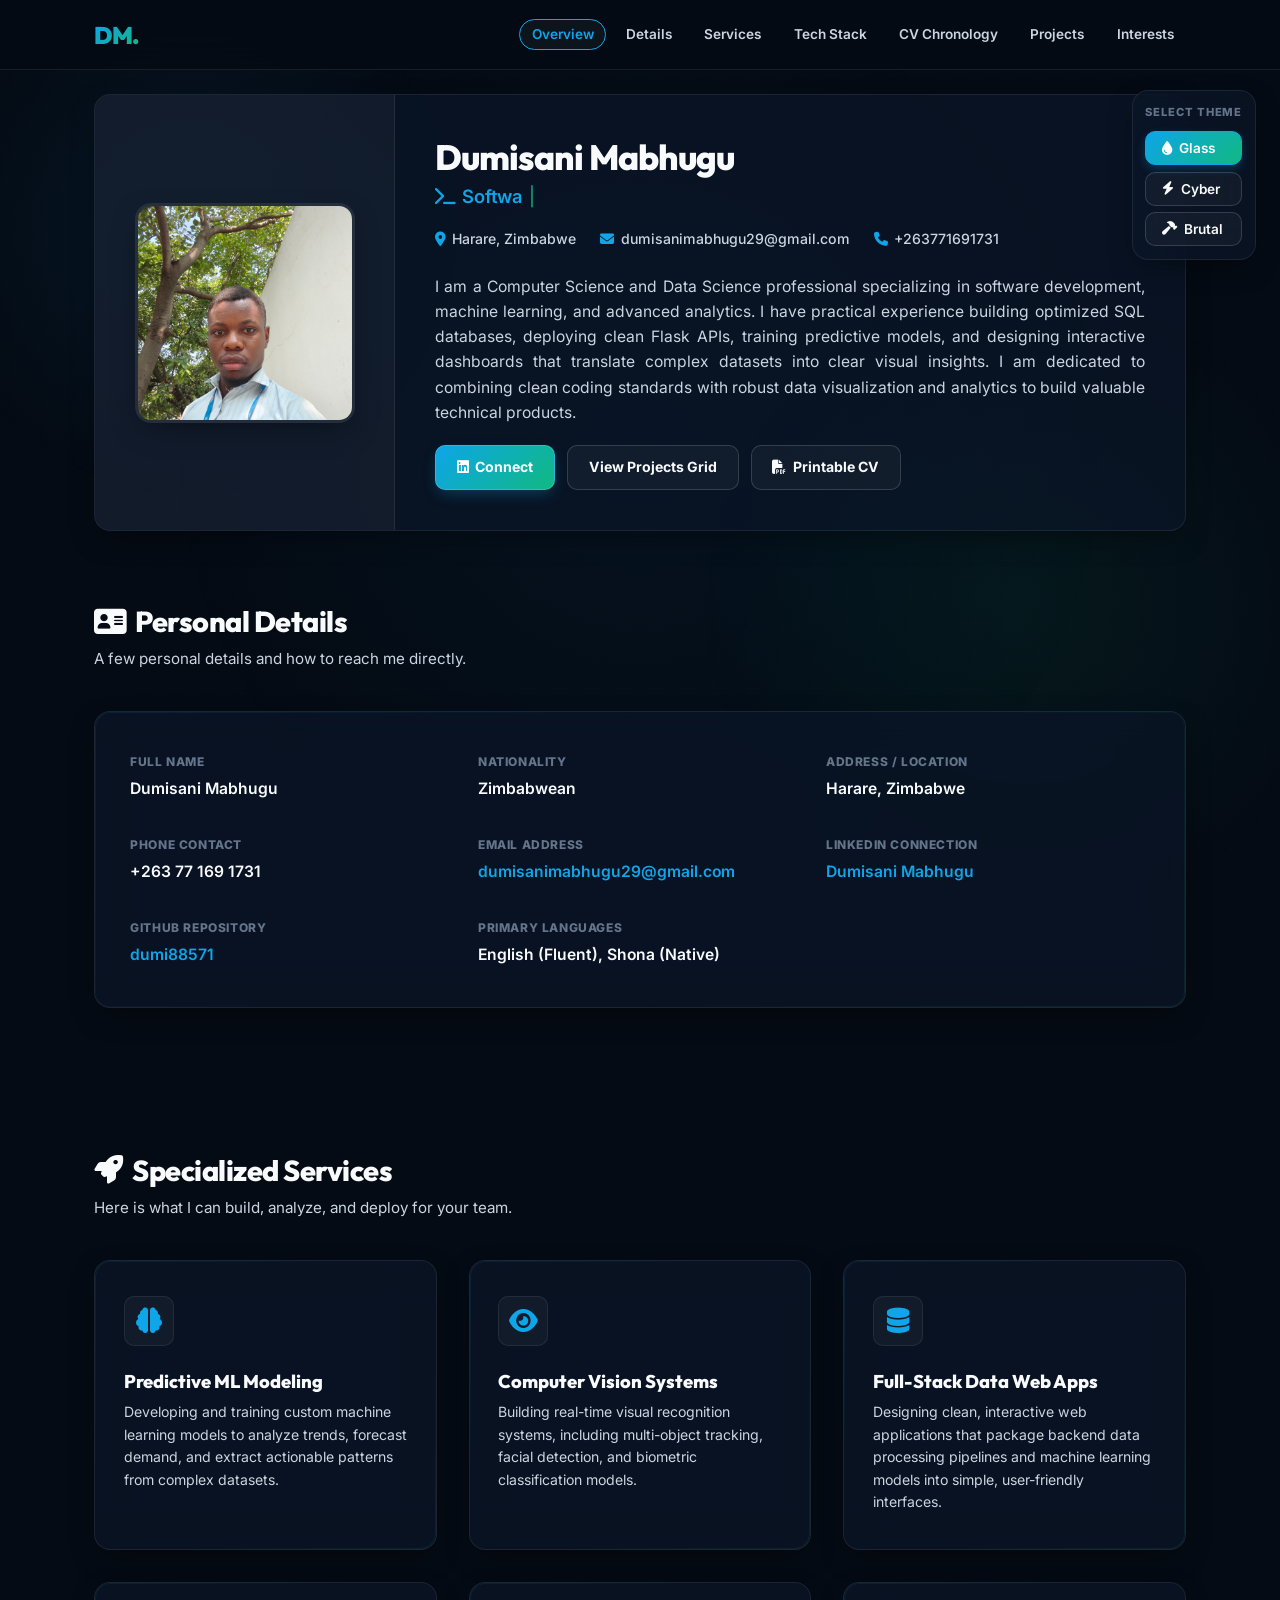
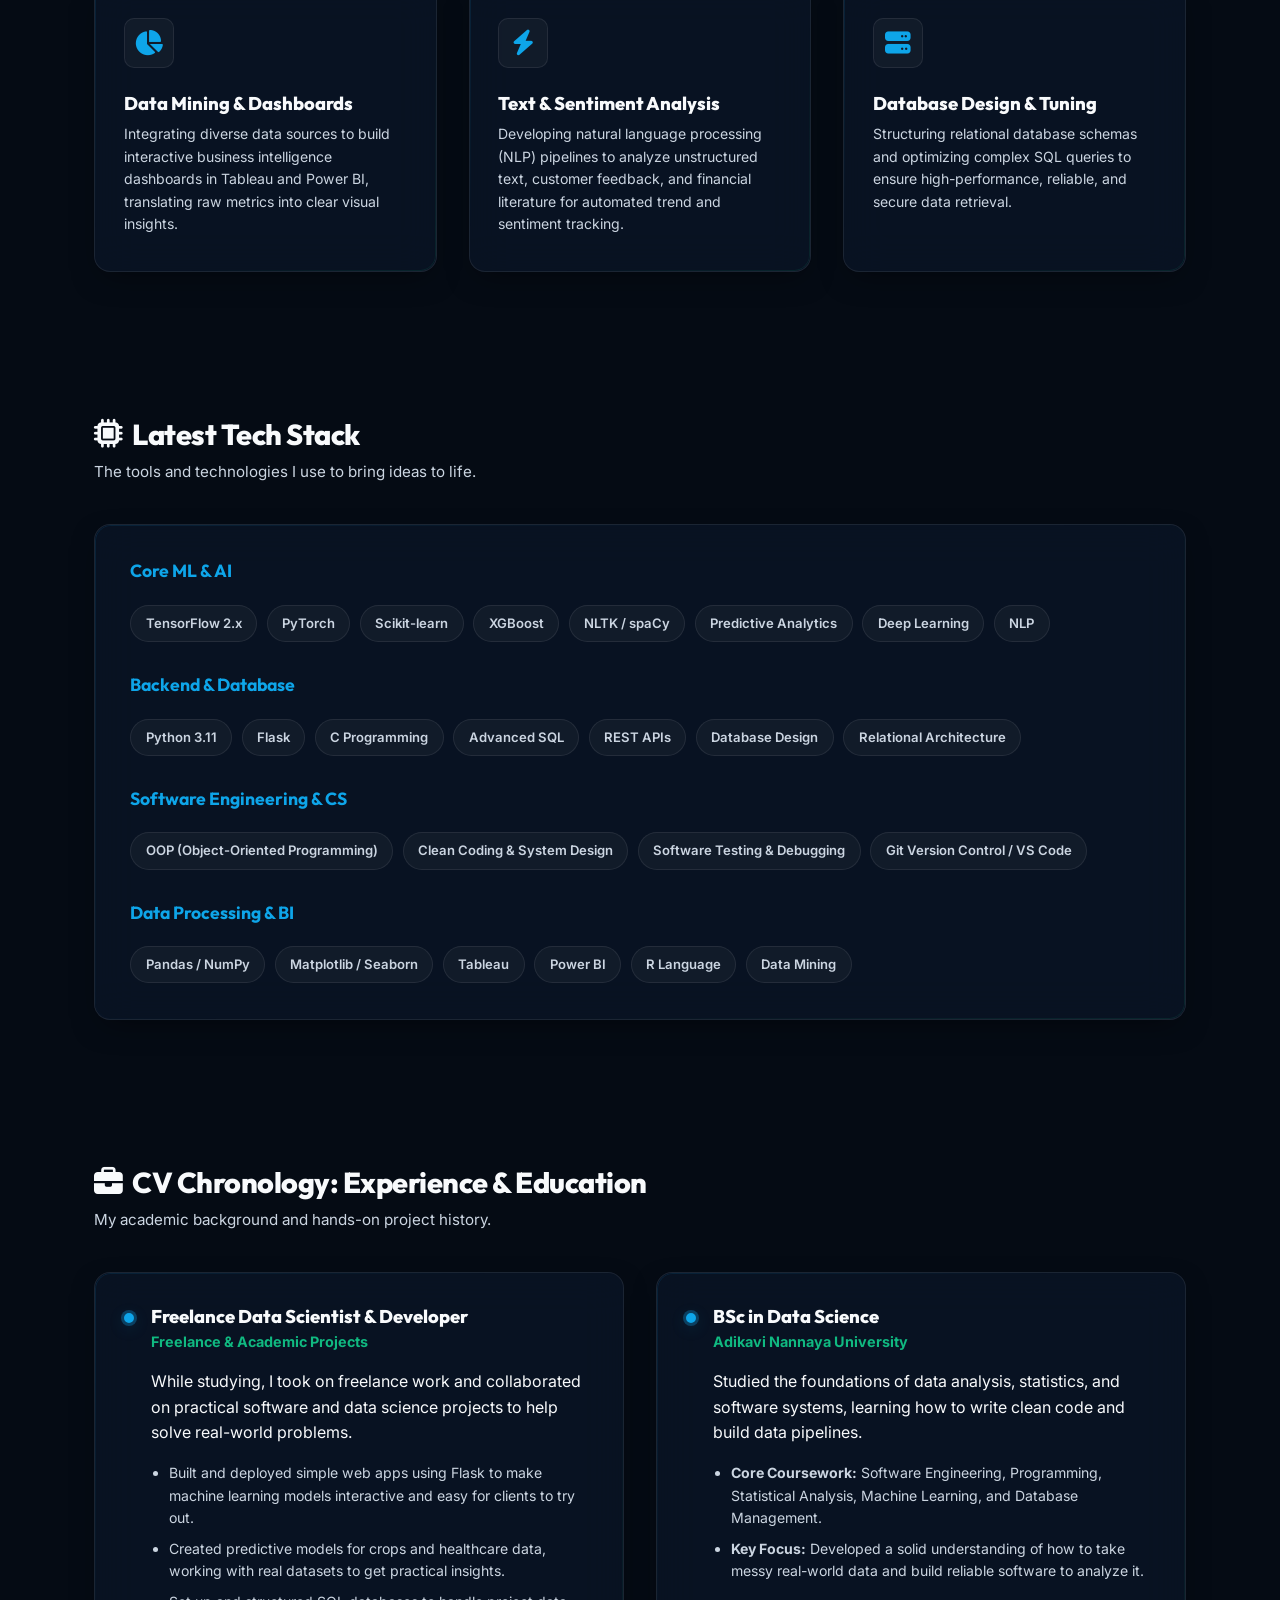
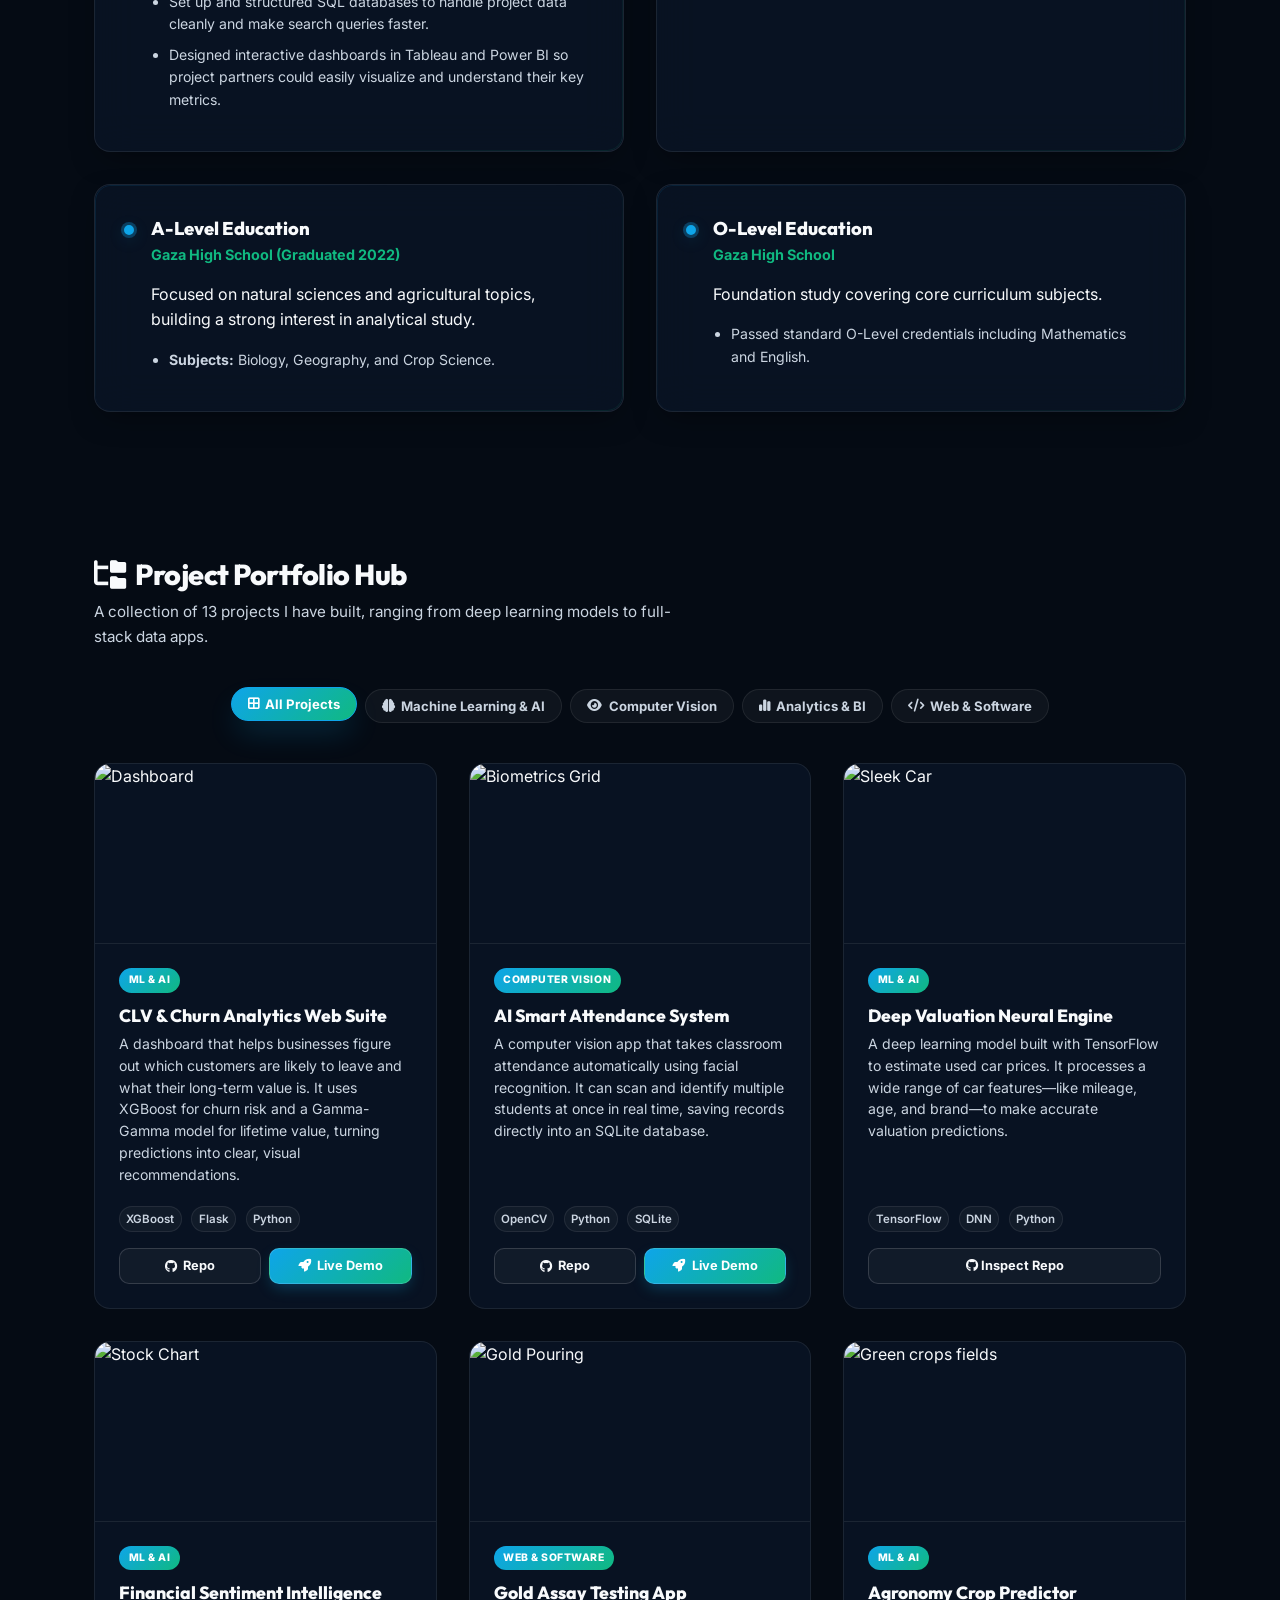
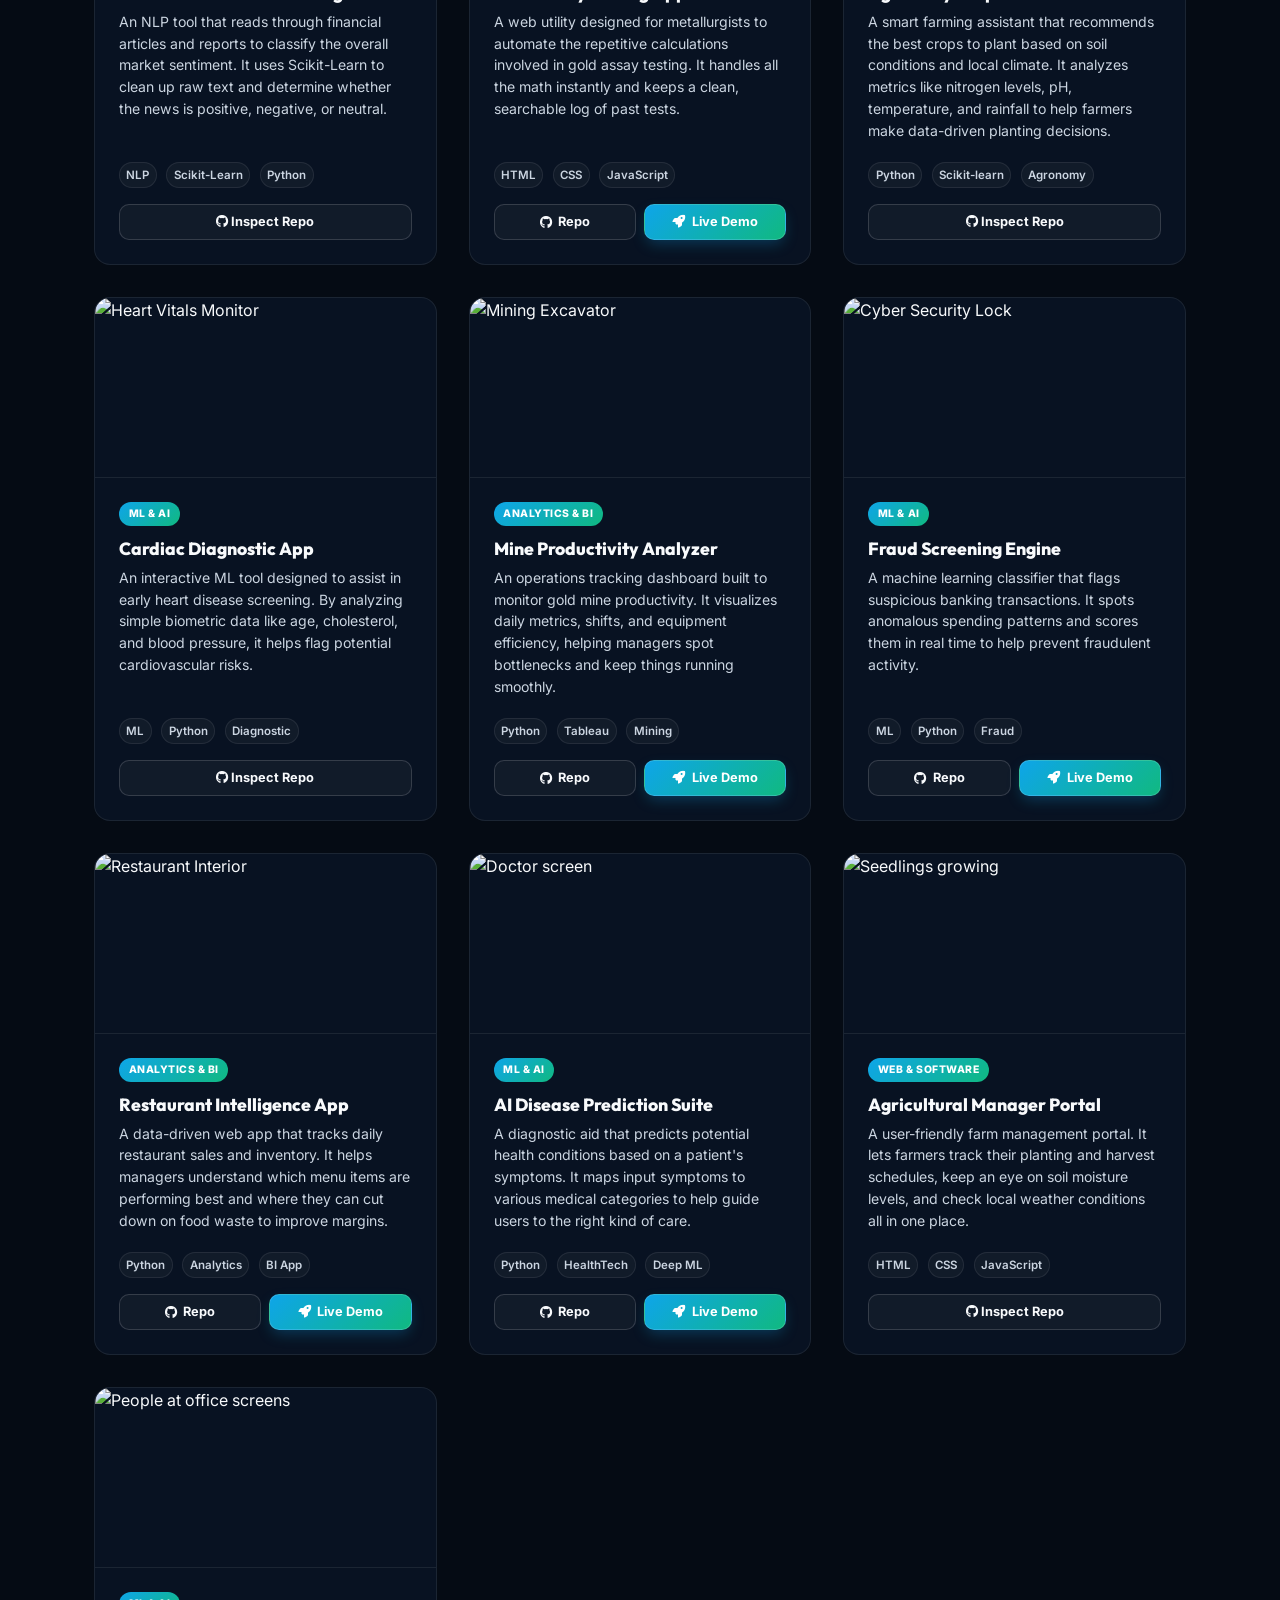
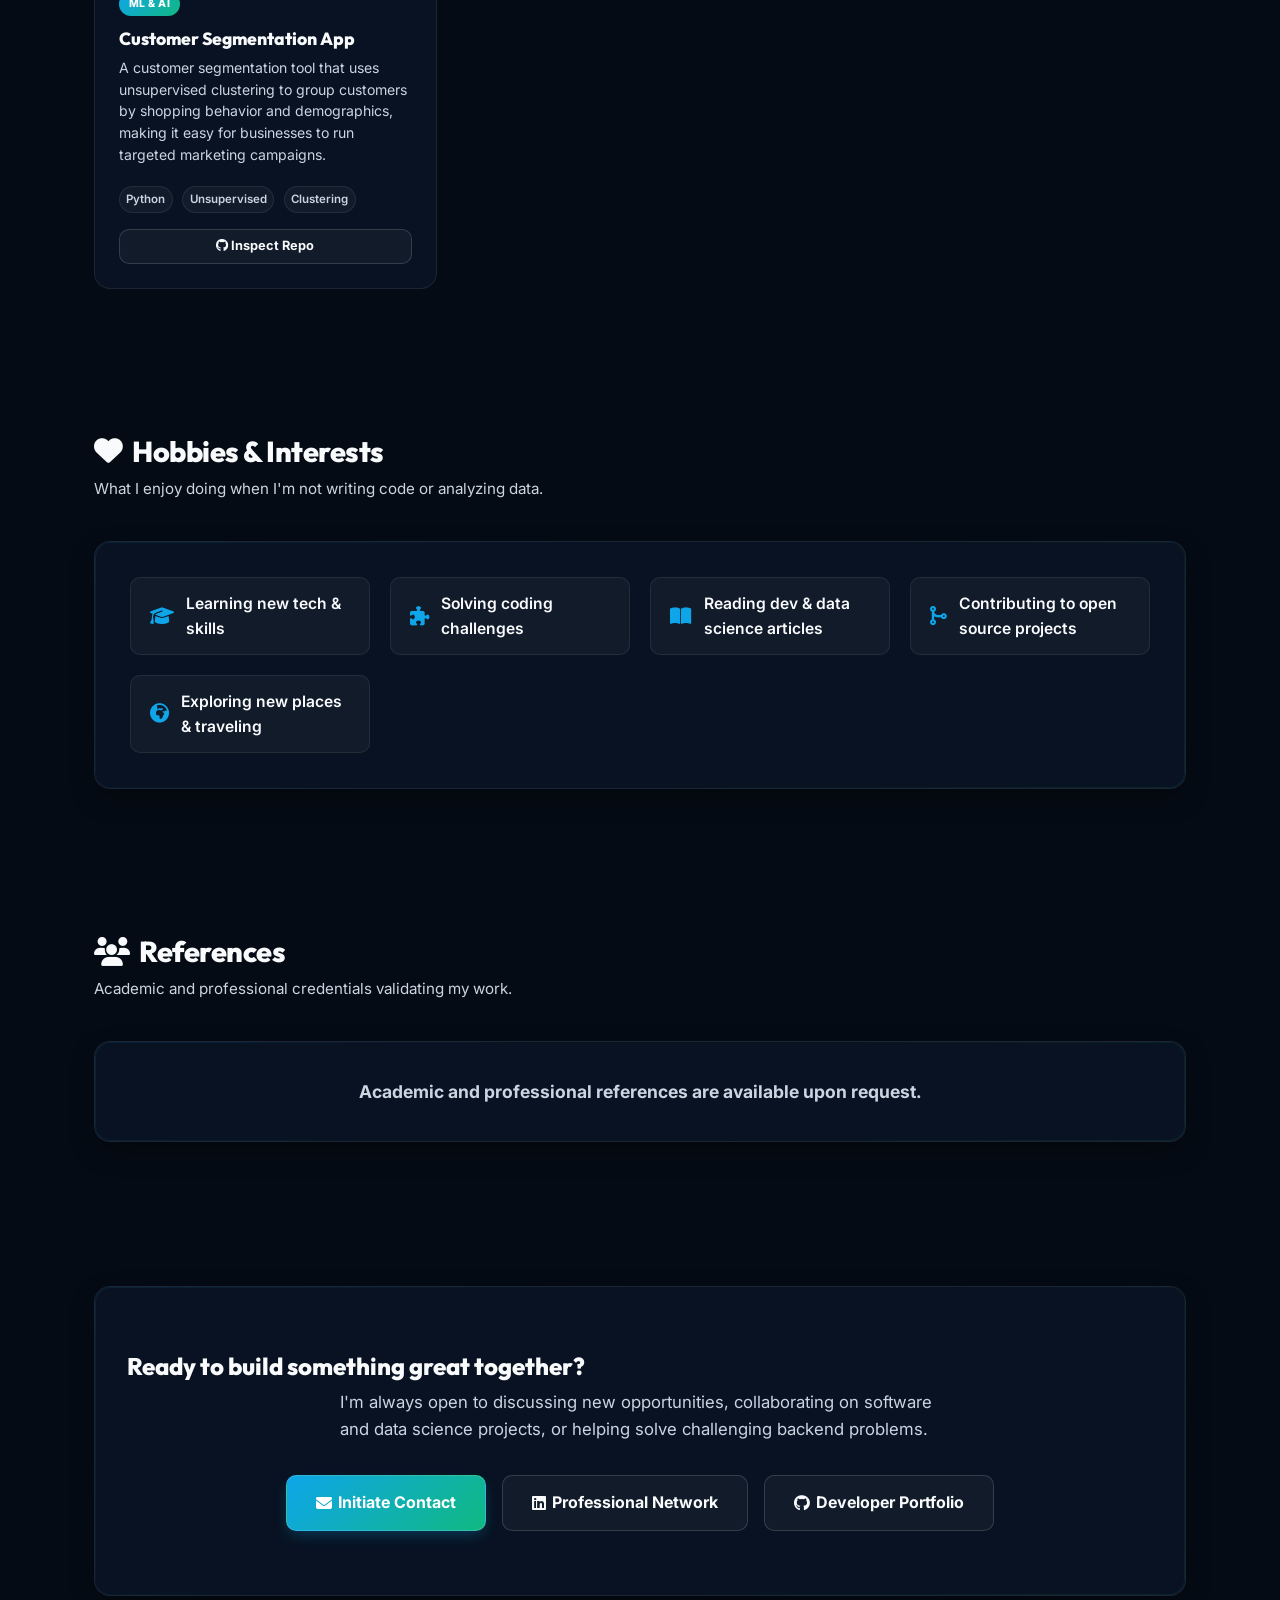
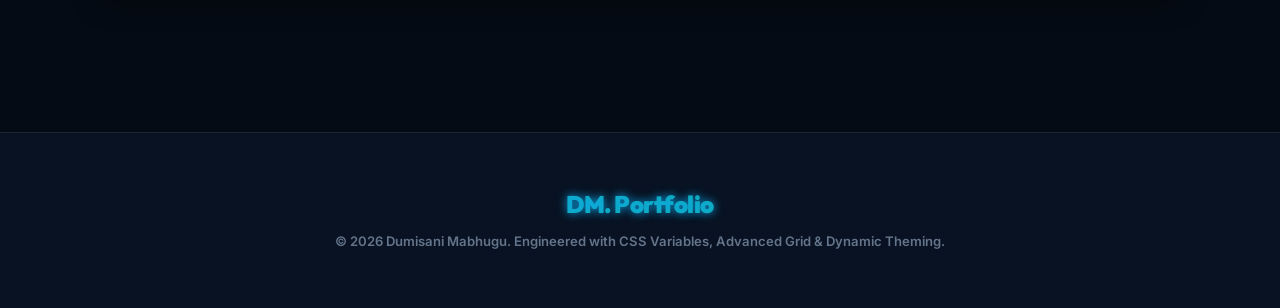
==== Portfolio/index.html @ bfd926cf "Add files via upload" ====
<!DOCTYPE html>
<html lang="en" data-theme="glass">
<head>
  <meta charset="UTF-8" />
  <meta name="viewport" content="width=device-width, initial-scale=1" />
  <title>Dumisani Mabhugu | Data Science & Computer Science Professional</title>
  
  <link rel="stylesheet" href="advanced-style.css" />
  <link rel="stylesheet" href="https://cdnjs.cloudflare.com/ajax/libs/font-awesome/6.5.0/css/all.min.css" />
  <link rel="stylesheet" href="https://unpkg.com/aos@next/dist/aos.css" />
</head>
<body>

  <!-- Background Orbs / Grids -->
  <div class="theme-bg-layer"></div>

  <!-- Theme Switcher Floating UI -->
  <div class="theme-switcher">
    <div class="theme-label">Select Theme</div>
    <div class="theme-buttons">
      <button class="theme-btn active" data-set-theme="glass" title="Glassmorphism"><i class="fa-solid fa-droplet"></i> Glass</button>
      <button class="theme-btn" data-set-theme="cyber" title="Cyberpunk"><i class="fa-solid fa-bolt"></i> Cyber</button>
      <button class="theme-btn" data-set-theme="brutal" title="Neo-Brutalism"><i class="fa-solid fa-hammer"></i> Brutal</button>
    </div>
  </div>

  <!-- Navigation -->
  <nav>
    <div class="nav-content">
      <div class="nav-logo">DM.</div>
      <ul class="nav-links">
        <li><a href="#about" class="active">Overview</a></li>
        <li><a href="#details">Details</a></li>
        <li><a href="#services">Services</a></li>
        <li><a href="#tech">Tech Stack</a></li>
        <li><a href="#experience">CV Chronology</a></li>
        <li><a href="#portfolio">Projects</a></li>
        <li><a href="#hobbies">Interests</a></li>
      </ul>
    </div>
  </nav>

  <div class="container">

    <!-- Hero / Profile Section (Two-Column Split Layout - Compact Typography) -->
    <header id="about" data-aos="fade-up">
      <div class="profile-split-card">
        
        <!-- Left Column: Highly visible Profile picture in dedicated card column -->
        <div class="profile-left-col">
          <div class="profile-pic-container">
            <img src="IMG_20251104_121210434.jpg" alt="Dumisani Mabhugu" class="profile-pic"
              onerror="this.src='https://ui-avatars.com/api/?name=Dumisani+Mabhugu&size=220&background=0ea5e9&color=fff'" />
          </div>
        </div>

        <!-- Right Column: Profile Content & Upgraded DS & CS Summary -->
        <div class="profile-right-col">
          <h1 class="profile-name">Dumisani Mabhugu</h1>
          
          <!-- Next-Gen Typing Headline -->
          <div class="profile-headline">
            <i class="fa-solid fa-terminal"></i> 
            <span id="typing-text">Computer Science Professional</span><span class="typing-cursor">|</span>
          </div>

          <div class="profile-details">
            <span><i class="fa-solid fa-location-dot"></i> Harare, Zimbabwe</span>
            <span><i class="fa-solid fa-envelope"></i> dumisanimabhugu29@gmail.com</span>
            <span><i class="fa-solid fa-phone"></i> +263771691731</span>
          </div>

          <p class="profile-summary">
            I am a Computer Science and Data Science professional specializing in software development, machine learning, and advanced analytics. I have practical experience building optimized SQL databases, deploying clean Flask APIs, training predictive models, and designing interactive dashboards that translate complex datasets into clear visual insights. I am dedicated to combining clean coding standards with robust data visualization and analytics to build valuable technical products.
          </p>

          <div class="profile-actions">
            <a href="https://www.linkedin.com/in/dumisani-mabhugu-39ab3a2a5" target="_blank" class="btn btn-primary"><i class="fa-brands fa-linkedin"></i> Connect</a>
            <a href="#portfolio" class="btn btn-outline">View Projects Grid</a>
            <a href="cv.html" class="btn btn-outline" target="_blank"><i class="fa-solid fa-file-pdf"></i> Printable CV</a>
          </div>
        </div>

      </div>
    </header>

    <!-- Personal Details Section -->
    <section id="details" data-aos="fade-up">
      <h3 class="section-title"><i class="fa-solid fa-address-card"></i> Personal Details</h3>
      <p class="section-subtitle">A few personal details and how to reach me directly.</p>
      
      <div class="card" style="padding: 2.2rem;">
        <ul class="details-grid">
          <li class="details-item">
            <span class="details-label">Full Name</span>
            <span class="details-val">Dumisani Mabhugu</span>
          </li>
          <li class="details-item">
            <span class="details-label">Nationality</span>
            <span class="details-val">Zimbabwean</span>
          </li>
          <li class="details-item">
            <span class="details-label">Address / Location</span>
            <span class="details-val">Harare, Zimbabwe</span>
          </li>
          <li class="details-item">
            <span class="details-label">Phone Contact</span>
            <span class="details-val">+263 77 169 1731</span>
          </li>
          <li class="details-item">
            <span class="details-label">Email Address</span>
            <span class="details-val"><a href="mailto:dumisanimabhugu29@gmail.com">dumisanimabhugu29@gmail.com</a></span>
          </li>
          <li class="details-item">
            <span class="details-label">LinkedIn Connection</span>
            <span class="details-val"><a href="https://www.linkedin.com/in/dumisani-mabhugu-39ab3a2a5" target="_blank">Dumisani Mabhugu</a></span>
          </li>
          <li class="details-item">
            <span class="details-label">GitHub Repository</span>
            <span class="details-val"><a href="https://github.com/dumi88571" target="_blank">dumi88571</a></span>
          </li>
          <li class="details-item">
            <span class="details-label">Primary Languages</span>
            <span class="details-val">English (Fluent), Shona (Native)</span>
          </li>
        </ul>
      </div>
    </section>

    <!-- Services Section -->
    <section id="services" data-aos="fade-up">
      <h3 class="section-title"><i class="fa-solid fa-rocket"></i> Specialized Services</h3>
      <p class="section-subtitle">Here is what I can build, analyze, and deploy for your team.</p>
      
      <div class="grid-3">
        <!-- Service 1 -->
        <div class="card service-card" data-aos="fade-up" data-aos-delay="0">
          <div class="service-icon"><i class="fa-solid fa-brain"></i></div>
          <h4>Predictive ML Modeling</h4>
          <p>Developing and training custom machine learning models to analyze trends, forecast demand, and extract actionable patterns from complex datasets.</p>
        </div>
        <!-- Service 2 -->
        <div class="card service-card" data-aos="fade-up" data-aos-delay="100">
          <div class="service-icon"><i class="fa-solid fa-eye"></i></div>
          <h4>Computer Vision Systems</h4>
          <p>Building real-time visual recognition systems, including multi-object tracking, facial detection, and biometric classification models.</p>
        </div>
        <!-- Service 3 -->
        <div class="card service-card" data-aos="fade-up" data-aos-delay="200">
          <div class="service-icon"><i class="fa-solid fa-database"></i></div>
          <h4>Full-Stack Data Web Apps</h4>
          <p>Designing clean, interactive web applications that package backend data processing pipelines and machine learning models into simple, user-friendly interfaces.</p>
        </div>
        <!-- Service 4 -->
        <div class="card service-card" data-aos="fade-up" data-aos-delay="300">
          <div class="service-icon"><i class="fa-solid fa-chart-pie"></i></div>
          <h4>Data Mining & Dashboards</h4>
          <p>Integrating diverse data sources to build interactive business intelligence dashboards in Tableau and Power BI, translating raw metrics into clear visual insights.</p>
        </div>
        <!-- Service 5 -->
        <div class="card service-card" data-aos="fade-up" data-aos-delay="400">
          <div class="service-icon"><i class="fa-solid fa-bolt"></i></div>
          <h4>Text & Sentiment Analysis</h4>
          <p>Developing natural language processing (NLP) pipelines to analyze unstructured text, customer feedback, and financial literature for automated trend and sentiment tracking.</p>
        </div>
        <!-- Service 6 -->
        <div class="card service-card" data-aos="fade-up" data-aos-delay="500">
          <div class="service-icon"><i class="fa-solid fa-server"></i></div>
          <h4>Database Design & Tuning</h4>
          <p>Structuring relational database schemas and optimizing complex SQL queries to ensure high-performance, reliable, and secure data retrieval.</p>
        </div>
      </div>
    </section>

    <!-- Latest Tech Stack -->
    <section id="tech" data-aos="fade-up">
      <h3 class="section-title"><i class="fa-solid fa-microchip"></i> Latest Tech Stack</h3>
      <p class="section-subtitle">The tools and technologies I use to bring ideas to life.</p>
      
      <div class="tech-container card">
        <div class="tech-tier">
          <h5>Core ML & AI</h5>
          <div class="tech-pills">
            <span class="tech-pill">TensorFlow 2.x</span>
            <span class="tech-pill">PyTorch</span>
            <span class="tech-pill">Scikit-learn</span>
            <span class="tech-pill">XGBoost</span>
            <span class="tech-pill">NLTK / spaCy</span>
            <span class="tech-pill">Predictive Analytics</span>
            <span class="tech-pill">Deep Learning</span>
            <span class="tech-pill">NLP</span>
          </div>
        </div>
        <div class="tech-tier">
          <h5>Backend & Database</h5>
          <div class="tech-pills">
            <span class="tech-pill">Python 3.11</span>
            <span class="tech-pill">Flask</span>
            <span class="tech-pill">C Programming</span>
            <span class="tech-pill">Advanced SQL</span>
            <span class="tech-pill">REST APIs</span>
            <span class="tech-pill">Database Design</span>
            <span class="tech-pill">Relational Architecture</span>
          </div>
        </div>
        <div class="tech-tier">
          <h5>Software Engineering & CS</h5>
          <div class="tech-pills">
            <span class="tech-pill">OOP (Object-Oriented Programming)</span>
            <span class="tech-pill">Clean Coding & System Design</span>
            <span class="tech-pill">Software Testing & Debugging</span>
            <span class="tech-pill">Git Version Control / VS Code</span>
          </div>
        </div>
        <div class="tech-tier">
          <h5>Data Processing & BI</h5>
          <div class="tech-pills">
            <span class="tech-pill">Pandas / NumPy</span>
            <span class="tech-pill">Matplotlib / Seaborn</span>
            <span class="tech-pill">Tableau</span>
            <span class="tech-pill">Power BI</span>
            <span class="tech-pill">R Language</span>
            <span class="tech-pill">Data Mining</span>
          </div>
        </div>
      </div>
    </section>

    <!-- Experience & Education Timeline -->
    <section id="experience" data-aos="fade-up">
      <h3 class="section-title"><i class="fa-solid fa-briefcase"></i> CV Chronology: Experience & Education</h3>
      <p class="section-subtitle">My academic background and hands-on project history.</p>
      
      <div class="grid-2">
        <!-- Simplified Freelance / Student Work -->
        <div class="card experience-card" data-aos="fade-up" data-aos-delay="0">
          <div class="timeline-dot"></div>
          <h4>Freelance Data Scientist & Developer</h4>
          <div class="company">Freelance & Academic Projects</div>
          <p>While studying, I took on freelance work and collaborated on practical software and data science projects to help solve real-world problems.</p>
          <ul>
            <li>Built and deployed simple web apps using Flask to make machine learning models interactive and easy for clients to try out.</li>
            <li>Created predictive models for crops and healthcare data, working with real datasets to get practical insights.</li>
            <li>Set up and structured SQL databases to handle project data cleanly and make search queries faster.</li>
            <li>Designed interactive dashboards in Tableau and Power BI so project partners could easily visualize and understand their key metrics.</li>
          </ul>
        </div>
        
        <!-- University Education -->
        <div class="card experience-card" data-aos="fade-up" data-aos-delay="100">
          <div class="timeline-dot"></div>
          <h4>BSc in Data Science</h4>
          <div class="company">Adikavi Nannaya University</div>
          <p>Studied the foundations of data analysis, statistics, and software systems, learning how to write clean code and build data pipelines.</p>
          <ul>
            <li><strong>Core Coursework:</strong> Software Engineering, Programming, Statistical Analysis, Machine Learning, and Database Management.</li>
            <li><strong>Key Focus:</strong> Developed a solid understanding of how to take messy real-world data and build reliable software to analyze it.</li>
          </ul>
        </div>
 
        <!-- Gaza A-Level -->
        <div class="card experience-card" data-aos="fade-up" data-aos-delay="200">
          <div class="timeline-dot"></div>
          <h4>A-Level Education</h4>
          <div class="company">Gaza High School (Graduated 2022)</div>
          <p>Focused on natural sciences and agricultural topics, building a strong interest in analytical study.</p>
          <ul>
            <li><strong>Subjects:</strong> Biology, Geography, and Crop Science.</li>
          </ul>
        </div>

        <!-- Gaza O-Level -->
        <div class="card experience-card" data-aos="fade-up" data-aos-delay="300">
          <div class="timeline-dot"></div>
          <h4>O-Level Education</h4>
          <div class="company">Gaza High School</div>
          <p>Foundation study covering core curriculum subjects.</p>
          <ul>
            <li>Passed standard O-Level credentials including Mathematics and English.</li>
          </ul>
        </div>
      </div>
    </section>

    <!-- Unified Portfolio Section (13 Projects with Live Deployed Links) -->
    <section id="portfolio" data-aos="fade-up">
      <h3 class="section-title"><i class="fa-solid fa-folder-tree"></i> Project Portfolio Hub</h3>
      <p class="section-subtitle">A collection of 13 projects I have built, ranging from deep learning models to full-stack data apps.</p>

      <!-- Portfolio Filter Buttons -->
      <div class="portfolio-filters">
        <button class="filter-btn active" data-filter="all"><i class="fa-solid fa-border-all"></i> All Projects</button>
        <button class="filter-btn" data-filter="ml-ai"><i class="fa-solid fa-brain"></i> Machine Learning & AI</button>
        <button class="filter-btn" data-filter="vision"><i class="fa-solid fa-eye"></i> Computer Vision</button>
        <button class="filter-btn" data-filter="analytics"><i class="fa-solid fa-chart-simple"></i> Analytics & BI</button>
        <button class="filter-btn" data-filter="web-software"><i class="fa-solid fa-code"></i> Web & Software</button>
      </div>

      <div class="grid-3">

        <!-- Project 1 (CLV Dashboard - Deployed) -->
        <div class="portfolio-card" data-category="ml-ai" data-aos="fade-up" data-aos-delay="0">
          <div class="portfolio-img-wrapper">
            <img src="https://images.unsplash.com/photo-1551288049-bebda4e38f71?ixlib=rb-4.0.3&q=80&w=800" alt="Dashboard" class="portfolio-img" />
            <div class="portfolio-overlay">Open Repository</div>
          </div>
          <div class="portfolio-content">
            <span class="portfolio-badge">ML & AI</span>
            <h4 class="portfolio-card-title">CLV & Churn Analytics Web Suite</h4>
            <p class="portfolio-card-desc">A dashboard that helps businesses figure out which customers are likely to leave and what their long-term value is. It uses XGBoost for churn risk and a Gamma-Gamma model for lifetime value, turning predictions into clear, visual recommendations.</p>
            <div class="tech-pills" style="margin-bottom: 1rem;">
              <span class="tech-pill" style="font-size: 0.72rem; padding: 0.2rem 0.4rem;">XGBoost</span>
              <span class="tech-pill" style="font-size: 0.72rem; padding: 0.2rem 0.4rem;">Flask</span>
              <span class="tech-pill" style="font-size: 0.72rem; padding: 0.2rem 0.4rem;">Python</span>
            </div>
            
            <div style="display: flex; gap: 0.5rem; width: 100%; margin-top: auto;">
              <a href="https://github.com/dumi88571/Customer-Lifetime-Value-Prediction" target="_blank" class="btn btn-outline btn-sm" style="flex: 1; padding: 0.4rem 0.5rem;"><i class="fa-brands fa-github"></i> Repo</a>
              <a href="https://customer-lifetime-value-prediction.onrender.com" target="_blank" class="btn btn-primary btn-sm" style="flex: 1; padding: 0.4rem 0.5rem;"><i class="fa-solid fa-rocket"></i> Live Demo</a>
            </div>
          </div>
        </div>

        <!-- Project 2 (Attendance - Deployed) -->
        <div class="portfolio-card" data-category="vision" data-aos="fade-up" data-aos-delay="50">
          <div class="portfolio-img-wrapper">
            <img src="https://images.unsplash.com/photo-1526374965328-7f61d4dc18c5?ixlib=rb-4.0.3&q=80&w=800" alt="Biometrics Grid" class="portfolio-img" />
            <div class="portfolio-overlay">Open Repository</div>
          </div>
          <div class="portfolio-content">
            <span class="portfolio-badge">Computer Vision</span>
            <h4 class="portfolio-card-title">AI Smart Attendance System</h4>
            <p class="portfolio-card-desc">A computer vision app that takes classroom attendance automatically using facial recognition. It can scan and identify multiple students at once in real time, saving records directly into an SQLite database.</p>
            <div class="tech-pills" style="margin-bottom: 1rem;">
              <span class="tech-pill" style="font-size: 0.72rem; padding: 0.2rem 0.4rem;">OpenCV</span>
              <span class="tech-pill" style="font-size: 0.72rem; padding: 0.2rem 0.4rem;">Python</span>
              <span class="tech-pill" style="font-size: 0.72rem; padding: 0.2rem 0.4rem;">SQLite</span>
            </div>
            
            <div style="display: flex; gap: 0.5rem; width: 100%; margin-top: auto;">
              <a href="https://github.com/dumi88571/Smart-Attendance-System" target="_blank" class="btn btn-outline btn-sm" style="flex: 1; padding: 0.4rem 0.5rem;"><i class="fa-brands fa-github"></i> Repo</a>
              <a href="https://smart-attendance-system-4.onrender.com" target="_blank" class="btn btn-primary btn-sm" style="flex: 1; padding: 0.4rem 0.5rem;"><i class="fa-solid fa-rocket"></i> Live Demo</a>
            </div>
          </div>
        </div>

        <!-- Project 3 (Car Valuation) -->
        <div class="portfolio-card" data-category="ml-ai" data-aos="fade-up" data-aos-delay="100">
          <div class="portfolio-img-wrapper">
            <img src="https://images.unsplash.com/photo-1568605117036-5fe5e7bab0b7?ixlib=rb-4.0.3&q=80&w=800" alt="Sleek Car" class="portfolio-img" />
            <div class="portfolio-overlay">Open Repository</div>
          </div>
          <div class="portfolio-content">
            <span class="portfolio-badge">ML & AI</span>
            <h4 class="portfolio-card-title">Deep Valuation Neural Engine</h4>
            <p class="portfolio-card-desc">A deep learning model built with TensorFlow to estimate used car prices. It processes a wide range of car features—like mileage, age, and brand—to make accurate valuation predictions.</p>
            <div class="tech-pills" style="margin-bottom: 1rem;">
              <span class="tech-pill" style="font-size: 0.72rem; padding: 0.2rem 0.4rem;">TensorFlow</span>
              <span class="tech-pill" style="font-size: 0.72rem; padding: 0.2rem 0.4rem;">DNN</span>
              <span class="tech-pill" style="font-size: 0.72rem; padding: 0.2rem 0.4rem;">Python</span>
            </div>
            <a href="https://github.com/dumi88571/CAR-PRICE-PREDICTION-USING-DEEP-LEARNING" target="_blank" class="btn btn-outline btn-sm" style="margin-top: auto; display: block; text-align: center;"><i class="fa-brands fa-github"></i> Inspect Repo</a>
          </div>
        </div>

        <!-- Project 4 (Financial Sentiment) -->
        <div class="portfolio-card" data-category="ml-ai" data-aos="fade-up" data-aos-delay="150">
          <div class="portfolio-img-wrapper">
            <img src="https://images.unsplash.com/photo-1590283603385-17ffb3a7f29f?ixlib=rb-4.0.3&q=80&w=800" alt="Stock Chart" class="portfolio-img" />
            <div class="portfolio-overlay">Open Repository</div>
          </div>
          <div class="portfolio-content">
            <span class="portfolio-badge">ML & AI</span>
            <h4 class="portfolio-card-title">Financial Sentiment Intelligence</h4>
            <p class="portfolio-card-desc">An NLP tool that reads through financial articles and reports to classify the overall market sentiment. It uses Scikit-Learn to clean up raw text and determine whether the news is positive, negative, or neutral.</p>
            <div class="tech-pills" style="margin-bottom: 1rem;">
              <span class="tech-pill" style="font-size: 0.72rem; padding: 0.2rem 0.4rem;">NLP</span>
              <span class="tech-pill" style="font-size: 0.72rem; padding: 0.2rem 0.4rem;">Scikit-Learn</span>
              <span class="tech-pill" style="font-size: 0.72rem; padding: 0.2rem 0.4rem;">Python</span>
            </div>
            <a href="https://github.com/dumi88571/Financial-Sentiment-Analysis" target="_blank" class="btn btn-outline btn-sm" style="margin-top: auto; display: block; text-align: center;"><i class="fa-brands fa-github"></i> Inspect Repo</a>
          </div>
        </div>

        <!-- Project 5 (Gold Assay - Deployed) -->
        <div class="portfolio-card" data-category="web-software" data-aos="fade-up" data-aos-delay="200">
          <div class="portfolio-img-wrapper">
            <img src="https://images.unsplash.com/photo-1610375461246-83df859d849d?ixlib=rb-4.0.3&q=80&w=800" alt="Gold Pouring" class="portfolio-img" />
            <div class="portfolio-overlay">Open Repository</div>
          </div>
          <div class="portfolio-content">
            <span class="portfolio-badge">Web & Software</span>
            <h4 class="portfolio-card-title">Gold Assay Testing App</h4>
            <p class="portfolio-card-desc">A web utility designed for metallurgists to automate the repetitive calculations involved in gold assay testing. It handles all the math instantly and keeps a clean, searchable log of past tests.</p>
            <div class="tech-pills" style="margin-bottom: 1rem;">
              <span class="tech-pill" style="font-size: 0.72rem; padding: 0.2rem 0.4rem;">HTML</span>
              <span class="tech-pill" style="font-size: 0.72rem; padding: 0.2rem 0.4rem;">CSS</span>
              <span class="tech-pill" style="font-size: 0.72rem; padding: 0.2rem 0.4rem;">JavaScript</span>
            </div>
            
            <div style="display: flex; gap: 0.5rem; width: 100%; margin-top: auto;">
              <a href="https://github.com/dumi88571/Gold-Assay-Testing-App" target="_blank" class="btn btn-outline btn-sm" style="flex: 1; padding: 0.4rem 0.5rem;"><i class="fa-brands fa-github"></i> Repo</a>
              <a href="https://gold-assay-testing-app-4.onrender.com" target="_blank" class="btn btn-primary btn-sm" style="flex: 1; padding: 0.4rem 0.5rem;"><i class="fa-solid fa-rocket"></i> Live Demo</a>
            </div>
          </div>
        </div>

        <!-- Project 6 (Crop Prediction) -->
        <div class="portfolio-card" data-category="ml-ai" data-aos="fade-up" data-aos-delay="250">
          <div class="portfolio-img-wrapper">
            <img src="https://images.unsplash.com/photo-1563514227147-6d2ff665a6a0?ixlib=rb-4.0.3&q=80&w=800" alt="Green crops fields" class="portfolio-img" />
            <div class="portfolio-overlay">Open Repository</div>
          </div>
          <div class="portfolio-content">
            <span class="portfolio-badge">ML & AI</span>
            <h4 class="portfolio-card-title">Agronomy Crop Predictor</h4>
            <p class="portfolio-card-desc">A smart farming assistant that recommends the best crops to plant based on soil conditions and local climate. It analyzes metrics like nitrogen levels, pH, temperature, and rainfall to help farmers make data-driven planting decisions.</p>
            <div class="tech-pills" style="margin-bottom: 1rem;">
              <span class="tech-pill" style="font-size: 0.72rem; padding: 0.2rem 0.4rem;">Python</span>
              <span class="tech-pill" style="font-size: 0.72rem; padding: 0.2rem 0.4rem;">Scikit-learn</span>
              <span class="tech-pill" style="font-size: 0.72rem; padding: 0.2rem 0.4rem;">Agronomy</span>
            </div>
            <a href="https://github.com/dumi88571/Crop-Prediction-App" target="_blank" class="btn btn-outline btn-sm" style="margin-top: auto; display: block; text-align: center;"><i class="fa-brands fa-github"></i> Inspect Repo</a>
          </div>
        </div>

        <!-- Project 7 (Heart Disease) -->
        <div class="portfolio-card" data-category="ml-ai" data-aos="fade-up" data-aos-delay="300">
          <div class="portfolio-img-wrapper">
            <img src="https://images.unsplash.com/photo-1505751172876-fa1923c5c528?ixlib=rb-4.0.3&q=80&w=800" alt="Heart Vitals Monitor" class="portfolio-img" />
            <div class="portfolio-overlay">Open Repository</div>
          </div>
          <div class="portfolio-content">
            <span class="portfolio-badge">ML & AI</span>
            <h4 class="portfolio-card-title">Cardiac Diagnostic App</h4>
            <p class="portfolio-card-desc">An interactive ML tool designed to assist in early heart disease screening. By analyzing simple biometric data like age, cholesterol, and blood pressure, it helps flag potential cardiovascular risks.</p>
            <div class="tech-pills" style="margin-bottom: 1rem;">
              <span class="tech-pill" style="font-size: 0.72rem; padding: 0.2rem 0.4rem;">ML</span>
              <span class="tech-pill" style="font-size: 0.72rem; padding: 0.2rem 0.4rem;">Python</span>
              <span class="tech-pill" style="font-size: 0.72rem; padding: 0.2rem 0.4rem;">Diagnostic</span>
            </div>
            <a href="https://github.com/dumi88571/Heart-Disease-Prediction-App" target="_blank" class="btn btn-outline btn-sm" style="margin-top: auto; display: block; text-align: center;"><i class="fa-brands fa-github"></i> Inspect Repo</a>
          </div>
        </div>

        <!-- Project 8 (Gold Application - Deployed) -->
        <div class="portfolio-card" data-category="analytics" data-aos="fade-up" data-aos-delay="350">
          <div class="portfolio-img-wrapper">
            <img src="https://images.unsplash.com/photo-1578328819058-b69f3a3b0f6b?ixlib=rb-4.0.3&q=80&w=800" alt="Mining Excavator" class="portfolio-img" />
            <div class="portfolio-overlay">Open Repository</div>
          </div>
          <div class="portfolio-content">
            <span class="portfolio-badge">Analytics & BI</span>
            <h4 class="portfolio-card-title">Mine Productivity Analyzer</h4>
            <p class="portfolio-card-desc">An operations tracking dashboard built to monitor gold mine productivity. It visualizes daily metrics, shifts, and equipment efficiency, helping managers spot bottlenecks and keep things running smoothly.</p>
            <div class="tech-pills" style="margin-bottom: 1rem;">
              <span class="tech-pill" style="font-size: 0.72rem; padding: 0.2rem 0.4rem;">Python</span>
              <span class="tech-pill" style="font-size: 0.72rem; padding: 0.2rem 0.4rem;">Tableau</span>
              <span class="tech-pill" style="font-size: 0.72rem; padding: 0.2rem 0.4rem;">Mining</span>
            </div>
            
            <div style="display: flex; gap: 0.5rem; width: 100%; margin-top: auto;">
              <a href="https://github.com/dumi88571/gold-application" target="_blank" class="btn btn-outline btn-sm" style="flex: 1; padding: 0.4rem 0.5rem;"><i class="fa-brands fa-github"></i> Repo</a>
              <a href="https://gold-productivity-application-1.onrender.com" target="_blank" class="btn btn-primary btn-sm" style="flex: 1; padding: 0.4rem 0.5rem;"><i class="fa-solid fa-rocket"></i> Live Demo</a>
            </div>
          </div>
        </div>

        <!-- Project 9 (Fraud Detection - Deployed) -->
        <div class="portfolio-card" data-category="ml-ai" data-aos="fade-up" data-aos-delay="400">
          <div class="portfolio-img-wrapper">
            <img src="https://images.unsplash.com/photo-1563986768609-322da13575f3?ixlib=rb-4.0.3&q=80&w=800" alt="Cyber Security Lock" class="portfolio-img" />
            <div class="portfolio-overlay">Open Repository</div>
          </div>
          <div class="portfolio-content">
            <span class="portfolio-badge">ML & AI</span>
            <h4 class="portfolio-card-title">Fraud Screening Engine</h4>
            <p class="portfolio-card-desc">A machine learning classifier that flags suspicious banking transactions. It spots anomalous spending patterns and scores them in real time to help prevent fraudulent activity.</p>
            <div class="tech-pills" style="margin-bottom: 1rem;">
              <span class="tech-pill" style="font-size: 0.72rem; padding: 0.2rem 0.4rem;">ML</span>
              <span class="tech-pill" style="font-size: 0.72rem; padding: 0.2rem 0.4rem;">Python</span>
              <span class="tech-pill" style="font-size: 0.72rem; padding: 0.2rem 0.4rem;">Fraud</span>
            </div>
            
            <div style="display: flex; gap: 0.5rem; width: 100%; margin-top: auto;">
              <a href="https://github.com/dumi88571/Fraud-Detection-App" target="_blank" class="btn btn-outline btn-sm" style="flex: 1; padding: 0.4rem 0.5rem;"><i class="fa-brands fa-github"></i> Repo</a>
              <a href="https://fraud-detection-app-1.onrender.com" target="_blank" class="btn btn-primary btn-sm" style="flex: 1; padding: 0.4rem 0.5rem;"><i class="fa-solid fa-rocket"></i> Live Demo</a>
            </div>
          </div>
        </div>

        <!-- Project 10 (Restaurant Operations - Deployed) -->
        <div class="portfolio-card" data-category="analytics" data-aos="fade-up" data-aos-delay="450">
          <div class="portfolio-img-wrapper">
            <img src="https://images.unsplash.com/photo-1552566626-52f8b828add9?ixlib=rb-4.0.3&q=80&w=800" alt="Restaurant Interior" class="portfolio-img" />
            <div class="portfolio-overlay">Open Repository</div>
          </div>
          <div class="portfolio-content">
            <span class="portfolio-badge">Analytics & BI</span>
            <h4 class="portfolio-card-title">Restaurant Intelligence App</h4>
            <p class="portfolio-card-desc">A data-driven web app that tracks daily restaurant sales and inventory. It helps managers understand which menu items are performing best and where they can cut down on food waste to improve margins.</p>
            <div class="tech-pills" style="margin-bottom: 1rem;">
              <span class="tech-pill" style="font-size: 0.72rem; padding: 0.2rem 0.4rem;">Python</span>
              <span class="tech-pill" style="font-size: 0.72rem; padding: 0.2rem 0.4rem;">Analytics</span>
              <span class="tech-pill" style="font-size: 0.72rem; padding: 0.2rem 0.4rem;">BI App</span>
            </div>
            
            <div style="display: flex; gap: 0.5rem; width: 100%; margin-top: auto;">
              <a href="https://github.com/dumi88571/restaurant-operations" target="_blank" class="btn btn-outline btn-sm" style="flex: 1; padding: 0.4rem 0.5rem;"><i class="fa-brands fa-github"></i> Repo</a>
              <a href="https://restaurant-operations.onrender.com" target="_blank" class="btn btn-primary btn-sm" style="flex: 1; padding: 0.4rem 0.5rem;"><i class="fa-solid fa-rocket"></i> Live Demo</a>
            </div>
          </div>
        </div>

        <!-- Project 11 (Disease Predictor - Deployed) -->
        <div class="portfolio-card" data-category="ml-ai" data-aos="fade-up" data-aos-delay="500">
          <div class="portfolio-img-wrapper">
            <img src="https://images.unsplash.com/photo-1576091160550-2173dba999ef?ixlib=rb-4.0.3&q=80&w=800" alt="Doctor screen" class="portfolio-img" />
            <div class="portfolio-overlay">Open Repository</div>
          </div>
          <div class="portfolio-content">
            <span class="portfolio-badge">ML & AI</span>
            <h4 class="portfolio-card-title">AI Disease Prediction Suite</h4>
            <p class="portfolio-card-desc">A diagnostic aid that predicts potential health conditions based on a patient's symptoms. It maps input symptoms to various medical categories to help guide users to the right kind of care.</p>
            <div class="tech-pills" style="margin-bottom: 1rem;">
              <span class="tech-pill" style="font-size: 0.72rem; padding: 0.2rem 0.4rem;">Python</span>
              <span class="tech-pill" style="font-size: 0.72rem; padding: 0.2rem 0.4rem;">HealthTech</span>
              <span class="tech-pill" style="font-size: 0.72rem; padding: 0.2rem 0.4rem;">Deep ML</span>
            </div>
            
            <div style="display: flex; gap: 0.5rem; width: 100%; margin-top: auto;">
              <a href="https://github.com/dumi88571/Ai-Powered-Disease-Prediction-App" target="_blank" class="btn btn-outline btn-sm" style="flex: 1; padding: 0.4rem 0.5rem;"><i class="fa-brands fa-github"></i> Repo</a>
              <a href="https://ai-powered-disease-prediction-app-1.onrender.com" target="_blank" class="btn btn-primary btn-sm" style="flex: 1; padding: 0.4rem 0.5rem;"><i class="fa-solid fa-rocket"></i> Live Demo</a>
            </div>
          </div>
        </div>

        <!-- Project 12 (Agriculture App) -->
        <div class="portfolio-card" data-category="web-software" data-aos="fade-up" data-aos-delay="550">
          <div class="portfolio-img-wrapper">
            <img src="https://images.unsplash.com/photo-1523348837708-15d4a09cfac2?ixlib=rb-4.0.3&q=80&w=800" alt="Seedlings growing" class="portfolio-img" />
            <div class="portfolio-overlay">Open Repository</div>
          </div>
          <div class="portfolio-content">
            <span class="portfolio-badge">Web & Software</span>
            <h4 class="portfolio-card-title">Agricultural Manager Portal</h4>
            <p class="portfolio-card-desc">A user-friendly farm management portal. It lets farmers track their planting and harvest schedules, keep an eye on soil moisture levels, and check local weather conditions all in one place.</p>
            <div class="tech-pills" style="margin-bottom: 1rem;">
              <span class="tech-pill" style="font-size: 0.72rem; padding: 0.2rem 0.4rem;">HTML</span>
              <span class="tech-pill" style="font-size: 0.72rem; padding: 0.2rem 0.4rem;">CSS</span>
              <span class="tech-pill" style="font-size: 0.72rem; padding: 0.2rem 0.4rem;">JavaScript</span>
            </div>
            <a href="https://github.com/dumi88571/Agriculture-app" target="_blank" class="btn btn-outline btn-sm" style="margin-top: auto; display: block; text-align: center;"><i class="fa-brands fa-github"></i> Inspect Repo</a>
          </div>
        </div>

        <!-- Project 13 (Segmentation) -->
        <div class="portfolio-card" data-category="ml-ai" data-aos="fade-up" data-aos-delay="600">
          <div class="portfolio-img-wrapper">
            <img src="https://images.unsplash.com/photo-1551434678-e076c223a692?ixlib=rb-4.0.3&q=80&w=800" alt="People at office screens" class="portfolio-img" />
            <div class="portfolio-overlay">Open Repository</div>
          </div>
          <div class="portfolio-content">
            <span class="portfolio-badge">ML & AI</span>
            <h4 class="portfolio-card-title">Customer Segmentation App</h4>
            <p class="portfolio-card-desc">A customer segmentation tool that uses unsupervised clustering to group customers by shopping behavior and demographics, making it easy for businesses to run targeted marketing campaigns.</p>
            <div class="tech-pills" style="margin-bottom: 1rem;">
              <span class="tech-pill" style="font-size: 0.72rem; padding: 0.2rem 0.4rem;">Python</span>
              <span class="tech-pill" style="font-size: 0.72rem; padding: 0.2rem 0.4rem;">Unsupervised</span>
              <span class="tech-pill" style="font-size: 0.72rem; padding: 0.2rem 0.4rem;">Clustering</span>
            </div>
            <a href="https://github.com/dumi88571/Customer-Segmentation-App" target="_blank" class="btn btn-outline btn-sm" style="margin-top: auto; display: block; text-align: center;"><i class="fa-brands fa-github"></i> Inspect Repo</a>
          </div>
        </div>

      </div>
    </section>

    <!-- Hobbies & Interests Section -->
    <section id="hobbies" data-aos="fade-up">
      <h3 class="section-title"><i class="fa-solid fa-heart"></i> Hobbies & Interests</h3>
      <p class="section-subtitle">What I enjoy doing when I'm not writing code or analyzing data.</p>
      <div class="card" style="padding: 2.2rem;">
        <ul class="hobbies-list">
          <li class="hobby-item"><i class="fa-solid fa-graduation-cap"></i> Learning new tech & skills</li>
          <li class="hobby-item"><i class="fa-solid fa-puzzle-piece"></i> Solving coding challenges</li>
          <li class="hobby-item"><i class="fa-solid fa-book-open"></i> Reading dev & data science articles</li>
          <li class="hobby-item"><i class="fa-solid fa-code-merge"></i> Contributing to open source projects</li>
          <li class="hobby-item"><i class="fa-solid fa-earth-africa"></i> Exploring new places & traveling</li>
        </ul>
      </div>
    </section>

    <!-- References Section -->
    <section id="references" data-aos="fade-up">
      <h3 class="section-title"><i class="fa-solid fa-users"></i> References</h3>
      <p class="section-subtitle">Academic and professional credentials validating my work.</p>
      <div class="card" style="padding: 2.2rem; text-align: center;">
        <p style="font-size: 1.1rem; color: var(--text-secondary); margin: 0; font-weight: 700;">Academic and professional references are available upon request.</p>
      </div>
    </section>

    <!-- Contact Section -->
    <section id="contact" data-aos="fade-up">
      <div class="card contact-card text-center" style="padding: 4rem 2rem;">
        <h2>Ready to build something great together?</h2>
        <p style="color: var(--text-secondary); max-width: 600px; margin: 0.5rem auto 2rem auto; font-size: 1.05rem; line-height: 1.6;">
          I'm always open to discussing new opportunities, collaborating on software and data science projects, or helping solve challenging backend problems.
        </p>
        <div class="contact-buttons" style="display: flex; justify-content: center; gap: 1rem; flex-wrap: wrap;">
          <a href="mailto:dumisanimabhugu29@gmail.com" class="btn btn-primary btn-lg"><i class="fa-solid fa-envelope"></i> Initiate Contact</a>
          <a href="https://www.linkedin.com/in/dumisani-mabhugu-39ab3a2a5" target="_blank" class="btn btn-outline btn-lg"><i class="fa-brands fa-linkedin"></i> Professional Network</a>
          <a href="https://github.com/dumi88571" target="_blank" class="btn btn-outline btn-lg"><i class="fa-brands fa-github"></i> Developer Portfolio</a>
        </div>
      </div>
    </section>

  </div> <!-- End Container -->

  <footer>
    <div class="container">
      <div class="nav-logo glow-text" style="margin-bottom: 0.5rem;">DM. Portfolio</div>
      <p>&copy; 2026 Dumisani Mabhugu. Engineered with CSS Variables, Advanced Grid & Dynamic Theming.</p>
    </div>
  </footer>

  <div class="floating-controls">
    <button class="control-btn scroll-to-top" id="scrollToTop" title="Back to top">
      <i class="fa-solid fa-arrow-up"></i>
    </button>
  </div>

  <script src="https://unpkg.com/aos@next/dist/aos.js"></script>
  <script>
    // Initialize AOS Animation
    AOS.init({ duration: 800, once: true, offset: 100 });

    // Interactive mouse-tracking background glow for glass theme
    document.addEventListener('mousemove', (e) => {
      const x = e.clientX;
      const y = e.clientY;
      document.documentElement.style.setProperty('--mouse-x', `${x}px`);
      document.documentElement.style.setProperty('--mouse-y', `${y}px`);
    });

    // Scroll to Top Logic
    const scrollToTopBtn = document.getElementById('scrollToTop');
    window.addEventListener('scroll', () => {
      if (window.pageYOffset > 400) {
        scrollToTopBtn.classList.add('show');
      } else {
        scrollToTopBtn.classList.remove('show');
      }
    });

    scrollToTopBtn.addEventListener('click', () => {
      window.scrollTo({ top: 0, behavior: 'smooth' });
    });

    // Theme Switcher Logic
    const themeButtons = document.querySelectorAll('.theme-btn');
    const htmlEl = document.documentElement;

    themeButtons.forEach(btn => {
      btn.addEventListener('click', () => {
        // Remove active class from all buttons
        themeButtons.forEach(b => b.classList.remove('active'));
        // Add active class to clicked button
        btn.classList.add('active');
        // Get theme value
        const targetTheme = btn.getAttribute('data-set-theme');
        // Apply theme to HTML attribute
        htmlEl.setAttribute('data-theme', targetTheme);
        // Save user preference
        localStorage.setItem('portfolio-theme', targetTheme);
      });
    });

    // Load saved theme on initialization
    const savedTheme = localStorage.getItem('portfolio-theme');
    if(savedTheme) {
      htmlEl.setAttribute('data-theme', savedTheme);
      themeButtons.forEach(b => {
        if(b.getAttribute('data-set-theme') === savedTheme) {
          b.classList.add('active');
        } else {
          b.classList.remove('active');
        }
      });
    }

    // Expanded Dynamic Typing Effect (Data Science, CS, and IT Roles)
    const words = [
      "Data Scientist", 
      "Software Engineer", 
      "Machine Learning Engineer", 
      "Database Administrator", 
      "Data Analyst", 
      "Full-Stack Developer", 
      "BI Specialist", 
      "Computer Science Professional"
    ];
    let i = 0;
    let timer;

    function typingEffect() {
      let word = words[i].split("");
      var loopTyping = function() {
        if (word.length > 0) {
          document.getElementById('typing-text').innerHTML += word.shift();
        } else {
          setTimeout(deletingEffect, 2000);
          return false;
        }
        timer = setTimeout(loopTyping, 100);
      };
      loopTyping();
    }

    function deletingEffect() {
      let word = words[i].split("");
      var loopDeleting = function() {
        if (word.length > 0) {
          word.pop();
          document.getElementById('typing-text').innerHTML = word.join("");
        } else {
          if (words.length > (i + 1)) {
            i++;
          } else {
            i = 0;
          }
          setTimeout(typingEffect, 500);
          return false;
        }
        timer = setTimeout(loopDeleting, 60);
      };
      loopDeleting();
    }

    // Trigger typing effect on load
    typingEffect();

    // Project Filtering Logic
    const filterButtons = document.querySelectorAll('.filter-btn');
    const portfolioCards = document.querySelectorAll('.portfolio-card');

    filterButtons.forEach(btn => {
      btn.addEventListener('click', () => {
        filterButtons.forEach(b => b.classList.remove('active'));
        btn.classList.add('active');
        
        const filterValue = btn.getAttribute('data-filter');
        
        portfolioCards.forEach(card => {
          if (filterValue === 'all' || card.getAttribute('data-category') === filterValue) {
            card.style.display = 'flex';
            // Subtle fade-in transition
            card.style.opacity = '0';
            setTimeout(() => {
              card.style.opacity = '1';
              card.style.transition = 'opacity 0.4s ease';
            }, 50);
          } else {
            card.style.display = 'none';
          }
        });
      });
    });

    // Active Nav Link Update
    const sections = document.querySelectorAll("section, header");
    const navLinks = document.querySelectorAll(".nav-links a");

    window.addEventListener("scroll", () => {
      let current = "";
      sections.forEach(section => {
        const sectionTop = section.offsetTop;
        if (pageYOffset >= sectionTop - 150) {
          current = section.getAttribute("id");
        }
      });

      navLinks.forEach(link => {
        link.classList.remove("active");
        if (link.getAttribute("href").includes(current)) {
          link.classList.add("active");
        }
      });
    });
  </script>
</body>
</html>
---- Portfolio/advanced-style.css ----
@import url('https://fonts.googleapis.com/css2?family=Inter:wght@300;400;500;600;700&family=Outfit:wght@400;500;600;700;800;900&family=VT323&family=Fira+Code:wght@400;600&display=swap');

/* =========================================
   0. CORE DEFAULT ROOT
   ========================================= */
:root {
  --font-body: 'Inter', sans-serif;
  --font-heading: 'Outfit', sans-serif;
  --font-mono: 'Fira Code', monospace;
  --transition-speed: 0.3s;
  --nav-height: 70px; /* Symmetrical & compact navbar */
  --mouse-x: 50%;
  --mouse-y: 50%;
}

/* =========================================
   1. THEME VARIABLES
   ========================================= */

/* A. CLASSY GLASSMORPHISM (Dark Mode Hybrid - Teal & Ocean Blue) */
[data-theme="glass"] {
  --bg-primary: #050b14;
  --bg-secondary: rgba(10, 22, 41, 0.7);
  --bg-tertiary: rgba(255, 255, 255, 0.04);
  --text-primary: #f8fafc;
  --text-secondary: #cbd5e1;
  --text-tertiary: #64748b;
  --accent-primary: #0ea5e9; /* Ocean Blue */
  --accent-secondary: #10b981; /* Emerald Green */
  --accent-tertiary: #06b6d4; /* Teal/Cyan */
  --accent-gradient: linear-gradient(135deg, #0ea5e9 0%, #10b981 100%);
  --radius-card: 16px; /* Sleeker, less rounded card radiuses */
  --radius-btn: 10px; /* Sleeker buttons */
  --radius-pill: 9999px;
  --border-card: 1px solid rgba(255, 255, 255, 0.08);
  --border-btn: 1px solid rgba(255, 255, 255, 0.15);
  --shadow-card: 0 10px 30px -10px rgba(0,0,0,0.5);
  --shadow-hover: 0 15px 30px -5px rgba(14, 165, 233, 0.2);
  --glass-blur: blur(20px);
  --nav-bg: rgba(5, 11, 20, 0.85);
  --bg-pattern: radial-gradient(rgba(255, 255, 255, 0.02) 1px, transparent 1px);
  --bg-size: 32px 32px;
  --orb-1: rgba(14, 165, 233, 0.08);
  --orb-2: rgba(16, 185, 129, 0.08);
  --stats-glow: 0px 4px 15px rgba(14, 165, 233, 0.1);
}

/* B. NEON CYBERPUNK (Dark Tech Theme - Cyan & Yellow) */
[data-theme="cyber"] {
  --bg-primary: #03070d;
  --bg-secondary: #080f1a;
  --bg-tertiary: #101d33;
  --text-primary: #00f0ff; /* Neon Cyan */
  --text-secondary: #e2e8f0;
  --text-tertiary: #6b7280;
  --accent-primary: #fbe305; /* Cyber Yellow */
  --accent-secondary: #00f0ff; /* Cyber Cyan */
  --accent-tertiary: #10b981;
  --accent-gradient: linear-gradient(90deg, #00f0ff 0%, #fbe305 100%);
  --radius-card: 0px;
  --radius-btn: 0px;
  --radius-pill: 0px;
  --border-card: 2px solid var(--text-primary);
  --border-btn: 2px solid var(--accent-primary);
  --shadow-card: 4px 4px 0px rgba(0, 240, 255, 0.3);
  --shadow-hover: 6px 6px 0px var(--accent-primary);
  --glass-blur: blur(0px);
  --nav-bg: #03070d;
  --font-heading: 'VT323', monospace;
  --font-body: 'Fira Code', monospace;
  --bg-pattern: linear-gradient(rgba(0, 240, 255, 0.02) 1px, transparent 1px), linear-gradient(90deg, rgba(0, 240, 255, 0.02) 1px, transparent 1px);
  --bg-size: 24px 24px;
  --orb-1: transparent;
  --orb-2: transparent;
  --stats-glow: 0px 0px 10px rgba(0, 240, 255, 0.2);
}

/* C. NEO-BRUTALISM (Bold Pop-Art Retro - Crimson & Yellow) */
[data-theme="brutal"] {
  --bg-primary: #f7f6f0;
  --bg-secondary: #ffffff;
  --bg-tertiary: #eae9e0;
  --text-primary: #121212;
  --text-secondary: #2d3748;
  --text-tertiary: #718096;
  --accent-primary: #ff5e5b;
  --accent-secondary: #00cecb;
  --accent-tertiary: #ffed66;
  --accent-gradient: linear-gradient(135deg, #ff5e5b 0%, #ffed66 100%);
  --radius-card: 12px;
  --radius-btn: 8px;
  --radius-pill: 4px;
  --border-card: 3px solid #121212;
  --border-btn: 2px solid #121212;
  --shadow-card: 6px 6px 0px #121212;
  --shadow-hover: 9px 9px 0px #121212;
  --glass-blur: blur(0px);
  --nav-bg: #f7f6f0;
  --bg-pattern: radial-gradient(#121212 1px, transparent 1px);
  --bg-size: 20px 20px;
  --orb-1: transparent;
  --orb-2: transparent;
  --stats-glow: none;
}

/* =========================================
   2. GLOBAL STYLE RESET & SETUP
   ========================================= */
* {
  box-sizing: border-box;
  margin: 0;
  padding: 0;
}

/* Custom Scrollbar */
::-webkit-scrollbar {
  width: 8px;
}
::-webkit-scrollbar-track {
  background: var(--bg-primary);
}
::-webkit-scrollbar-thumb {
  background: var(--bg-tertiary);
  border: 2px solid var(--bg-primary);
  border-radius: var(--radius-pill);
}
::-webkit-scrollbar-thumb:hover {
  background: var(--accent-primary);
}

body {
  font-family: var(--font-body);
  background-color: var(--bg-primary);
  color: var(--text-primary);
  line-height: 1.6;
  scroll-behavior: smooth;
  transition: background-color var(--transition-speed) ease, color var(--transition-speed) ease;
  overflow-x: hidden;
  position: relative;
}

/* Theme Background Layer */
.theme-bg-layer {
  position: fixed;
  top: 0; left: 0; right: 0; bottom: 0;
  z-index: -2;
  pointer-events: none;
  background-image: var(--bg-pattern);
  background-size: var(--bg-size);
  transition: background var(--transition-speed) ease;
}

/* Interactive Background Glow */
[data-theme="glass"]::before {
  content: '';
  position: fixed;
  top: 0; left: 0; right: 0; bottom: 0;
  background: radial-gradient(600px circle at var(--mouse-x, 50%) var(--mouse-y, 50%), rgba(14, 165, 233, 0.05), transparent 80%);
  z-index: -1;
  pointer-events: none;
}

.theme-bg-layer::before, .theme-bg-layer::after {
  content: '';
  position: absolute;
  border-radius: 50%;
  pointer-events: none;
  transition: background var(--transition-speed) ease;
}

.theme-bg-layer::before {
  top: -10%; left: -10%;
  width: 50vw; height: 50vw;
  background: radial-gradient(circle, var(--orb-1) 0%, transparent 60%);
  animation: floatOrb 25s infinite alternate linear;
}

.theme-bg-layer::after {
  bottom: -10%; right: -10%;
  width: 60vw; height: 60vw;
  background: radial-gradient(circle, var(--orb-2) 0%, transparent 60%);
  animation: floatOrb2 30s infinite alternate linear;
}

@keyframes floatOrb {
  0% { transform: translate(0, 0) scale(1); }
  100% { transform: translate(10vw, 8vh) scale(1.15); }
}
@keyframes floatOrb2 {
  0% { transform: translate(0, 0) scale(1); }
  100% { transform: translate(-10vw, -8vh) scale(0.9); }
}

/* =========================================
   3. HEADERS - REDUCED AND SCALED DOWN FOR BREATHING ROOM
   ========================================= */
h1, h2, h3, h4, h5, h6, .nav-logo {
  font-family: var(--font-heading);
  font-weight: 800;
  line-height: 1.25;
}

/* Compact typography scaling */
h1 { font-size: 2rem; }
h2 { font-size: 1.5rem; }
h3 { font-size: 1.35rem; }
h4 { font-size: 1.15rem; }
h5 { font-size: 1.05rem; }

[data-theme="cyber"] h1, [data-theme="cyber"] h2, [data-theme="cyber"] h3, [data-theme="cyber"] h4, [data-theme="cyber"] .nav-logo {
  font-family: var(--font-heading);
  text-shadow: 1px 1px var(--accent-secondary);
  text-transform: uppercase;
}

a {
  text-decoration: none;
  color: var(--accent-primary);
  transition: color var(--transition-speed) ease;
}
a:hover {
  color: var(--accent-secondary);
}

.container {
  max-width: 1140px; /* Neater container width */
  margin: 0 auto;
  padding: 0 1.5rem;
}

/* =========================================
   4. THEME SWITCHER FLOATING WIDGET
   ========================================= */
.theme-switcher {
  position: fixed;
  top: 90px;
  right: 1.5rem;
  z-index: 999;
  background: var(--bg-secondary);
  border: var(--border-card);
  padding: 0.8rem;
  border-radius: var(--radius-card);
  box-shadow: var(--shadow-card);
  backdrop-filter: var(--glass-blur);
  display: flex;
  flex-direction: column;
  gap: 0.4rem;
  transition: all var(--transition-speed);
}
.theme-switcher:hover {
  transform: translateY(-1px);
}
.theme-label {
  font-size: 0.7rem;
  font-weight: 800;
  text-transform: uppercase;
  color: var(--text-tertiary);
  margin-bottom: 0.2rem;
  text-align: center;
  letter-spacing: 0.08em;
}
.theme-buttons {
  display: flex;
  flex-direction: column;
  gap: 0.4rem;
}
.theme-btn {
  background: var(--bg-tertiary);
  color: var(--text-primary);
  border: var(--border-btn);
  padding: 0.5rem 1rem;
  border-radius: var(--radius-btn);
  font-family: var(--font-body);
  font-weight: 600;
  cursor: pointer;
  transition: all var(--transition-speed);
  font-size: 0.85rem;
  display: flex;
  align-items: center;
  gap: 0.4rem;
}
.theme-btn:hover, .theme-btn.active {
  background: var(--accent-primary);
  color: var(--bg-secondary);
  border-color: var(--accent-primary);
}

[data-theme="glass"] .theme-btn.active {
  background: var(--accent-gradient);
  color: white;
  box-shadow: 0px 4px 10px rgba(14, 165, 233, 0.25);
}

[data-theme="cyber"] .theme-btn.active {
  color: #000;
  text-shadow: none;
  background: var(--accent-primary);
}
[data-theme="brutal"] .theme-btn.active {
  background: var(--accent-secondary);
  color: #121212;
}

/* =========================================
   5. NAVIGATION MENU (Compact & Elegant)
   ========================================= */
nav {
  position: fixed;
  top: 0; width: 100%;
  z-index: 1000;
  background: var(--nav-bg);
  backdrop-filter: var(--glass-blur);
  border-bottom: var(--border-card);
  transition: all var(--transition-speed) ease;
  height: var(--nav-height);
  display: flex;
  align-items: center;
}
.nav-content {
  width: 100%;
  display: flex;
  justify-content: space-between;
  align-items: center;
  padding: 0 1.5rem;
  max-width: 1140px;
  margin: 0 auto;
}
.nav-logo {
  font-weight: 900;
  font-size: 1.5rem; /* Downscaled */
  color: var(--accent-primary);
  letter-spacing: -0.5px;
}
[data-theme="glass"] .nav-logo {
  background: var(--accent-gradient);
  -webkit-background-clip: text;
  -webkit-text-fill-color: transparent;
}
.nav-links {
  list-style: none;
  display: flex;
  gap: 0.5rem;
}
.nav-links a {
  color: var(--text-secondary);
  font-weight: 600;
  font-size: 0.85rem;
  padding: 0.4rem 0.7rem;
  border-radius: var(--radius-pill);
  transition: all 0.3s ease;
  border: 1px solid transparent;
}
.nav-links a:hover, .nav-links a.active {
  color: var(--accent-primary);
  background: var(--bg-tertiary);
  border-color: var(--border-card);
}
[data-theme="brutal"] .nav-links a:hover, [data-theme="brutal"] .nav-links a.active {
  background: var(--accent-tertiary);
  color: #121212;
  border: 2px solid #121212;
}

/* =========================================
   6. COMPONENT: BUTTONS
   ========================================= */
.btn {
  display: inline-flex;  align-items: center; justify-content: center; gap: 0.4rem;
  padding: 0.65rem 1.3rem; /* Sized down button paddings */
  border-radius: var(--radius-btn);
  font-weight: 700;
  font-family: var(--font-body);
  font-size: 0.88rem;
  cursor: pointer;
  transition: all var(--transition-speed) cubic-bezier(0.175, 0.885, 0.32, 1.15);
  border: var(--border-btn);
  text-decoration: none;
}
.btn-sm { padding: 0.4rem 0.8rem; font-size: 0.8rem; }
.btn-lg { padding: 0.9rem 1.8rem; font-size: 1rem; }

.btn-primary {
  background: var(--accent-primary);
  color: var(--bg-secondary);
  box-shadow: 0 4px 10px rgba(0,0,0,0.1);
}
[data-theme="glass"] .btn-primary {
  background: var(--accent-gradient);
  color: white;
  box-shadow: 0 6px 15px -3px rgba(14, 165, 233, 0.3);
}
[data-theme="cyber"] .btn-primary {
  color: #000;
  background: var(--accent-primary);
  box-shadow: var(--shadow-card);
}
[data-theme="brutal"] .btn-primary {
  background: var(--accent-primary);
  color: #121212;
  box-shadow: var(--shadow-card);
}
.btn-primary:hover {
  transform: translateY(-3px);
  box-shadow: var(--shadow-hover);
}
[data-theme="brutal"] .btn-primary:hover {
  transform: translate(-3px, -3px);
  box-shadow: 8px 8px 0px #121212;
}

.btn-outline {
  background: transparent;
  color: var(--text-primary);
  border: 1.5px solid var(--accent-primary);
}
.btn-outline:hover {
  background: var(--accent-primary);
  color: var(--bg-secondary);
  transform: translateY(-3px);
}
[data-theme="glass"] .btn-outline {
  border-color: rgba(255,255,255,0.15);
  background: var(--bg-tertiary);
}
[data-theme="glass"] .btn-outline:hover {
  border-color: var(--accent-primary);
  background: var(--bg-tertiary);
  color: var(--accent-primary);
}
[data-theme="brutal"] .btn-outline {
  border: 2px solid #121212;
  box-shadow: 3px 3px 0px #121212;
}
[data-theme="brutal"] .btn-outline:hover {
  background: var(--accent-tertiary);
  color: #121212;
  transform: translate(-1.5px, -1.5px);
  box-shadow: 4.5px 4.5px 0px #121212;
}

/* =========================================
   7. COMPONENT: CARDS & GRIDS
   ========================================= */
.card {
  background: var(--bg-secondary);
  backdrop-filter: var(--glass-blur);
  border: var(--border-card);
  border-radius: var(--radius-card);
  padding: 2rem; /* Reduced card padding for compact look */
  box-shadow: var(--shadow-card);
  transition: transform var(--transition-speed) cubic-bezier(0.175, 0.885, 0.32, 1.15), box-shadow var(--transition-speed) ease, border-color var(--transition-speed);
  position: relative;
  overflow: hidden;
}
.card:hover {
  transform: translateY(-6px);
  box-shadow: var(--shadow-hover);
}

[data-theme="brutal"] .card:hover {
  transform: translate(-3px, -3px);
  box-shadow: 9px 9px 0px #121212;
}

/* Glass Card Glowing Border Effect */
[data-theme="glass"] .card::before {
  content: ''; position: absolute; top: 0; left: 0; right: 0; bottom: 0;
  border-radius: var(--radius-card); padding: 1px;
  background: linear-gradient(135deg, var(--accent-primary), transparent 40%, transparent 60%, var(--accent-secondary));
  -webkit-mask: linear-gradient(#fff 0 0) content-box, linear-gradient(#fff 0 0);
  mask: linear-gradient(#fff 0 0) content-box, linear-gradient(#fff 0 0);
  -webkit-mask-composite: xor; mask-composite: exclude;
  opacity: 0.12; transition: opacity var(--transition-speed) ease; pointer-events: none;
}
[data-theme="glass"] .card:hover::before { opacity: 0.55; }

.grid-2 { display: grid; grid-template-columns: repeat(auto-fill, minmax(440px, 1fr)); gap: 2rem; }
.grid-3 { display: grid; grid-template-columns: repeat(auto-fill, minmax(310px, 1fr)); gap: 2rem; }

/* =========================================
   8. TYPOGRAPHY & SECTIONS
   ========================================= */
section { padding: 4.5rem 0; } /* Reduced section spacing */
.section-title {
  font-size: 1.8rem; font-weight: 800; margin-bottom: 0.5rem; /* Drastically downscaled headers */
  color: var(--text-primary); display: flex; align-items: center; gap: 0.6rem;
  letter-spacing: -0.5px;
}
.section-subtitle {
  font-size: 0.95rem; color: var(--text-secondary); margin-bottom: 2.5rem; max-width: 600px; /* Scaled down */
}

/* =========================================
   9. PROFILE TWO-COLUMN split HERO LAYOUT
   ========================================= */
.profile-split-card {
  margin-top: calc(var(--nav-height) + 1.5rem);
  background: var(--bg-secondary);
  border-radius: var(--radius-card);
  border: var(--border-card);
  overflow: hidden;
  box-shadow: var(--shadow-card);
  display: grid;
  grid-template-columns: 300px 1fr; /* Slimmer left column */
  align-items: stretch;
  position: relative;
}
[data-theme="brutal"] .profile-split-card {
  box-shadow: 8px 8px 0px #121212;
  border: 3px solid #121212;
}

.profile-left-col {
  padding: 2rem;
  display: flex;
  flex-direction: column;
  justify-content: center;
  align-items: center;
  background: var(--bg-tertiary);
  border-right: var(--border-card);
}
.profile-pic-container {
  width: 100%;
  max-width: 220px; /* Slightly downscaled picture */
  position: relative;
  aspect-ratio: 1 / 1;
}
.profile-pic {
  width: 100%;
  height: 100%;
  border-radius: var(--radius-card);
  border: 3px solid rgba(255, 255, 255, 0.08);
  object-fit: cover;
  box-shadow: var(--shadow-card);
}
[data-theme="cyber"] .profile-pic {
  border-radius: 0;
  border: 3px solid var(--accent-primary);
}
[data-theme="brutal"] .profile-pic {
  border-radius: 8px;
  border: 3px solid #121212;
}

.profile-right-col {
  padding: 2.5rem; /* Reduced padding */
  display: flex;
  flex-direction: column;
  justify-content: center;
}

.profile-name { font-size: 2.2rem; font-weight: 800; margin-bottom: 0.2rem; letter-spacing: -1px; } /* Scaled down */
.profile-headline { font-size: 1.15rem; color: var(--accent-primary); margin-bottom: 1rem; font-weight: 600; display: flex; align-items: center; gap: 0.4rem; } /* Scaled down */
.profile-details { display: flex; gap: 1.5rem; color: var(--text-secondary); margin-bottom: 1.5rem; flex-wrap: wrap; font-size: 0.88rem; }
.profile-details span { display: flex; align-items: center; gap: 0.4rem; font-weight: 500; }
.profile-details i { color: var(--accent-primary); }
.profile-summary { color: var(--text-secondary); max-width: 900px; font-size: 0.98rem; line-height: 1.6; text-align: justify; }

.profile-actions { display: flex; gap: 0.75rem; margin-top: 1.25rem; flex-wrap: wrap; }

/* Dashboard Quick Stats widget */
.hero-stats {
  display: grid;
  grid-template-columns: repeat(auto-fit, minmax(180px, 1fr));
  gap: 1.25rem;
  margin-top: 2rem;
}
.stat-card {
  padding: 1.2rem;
  text-align: center;
  border-radius: var(--radius-card);
  background: var(--bg-tertiary);
  border: var(--border-card);
  transition: transform var(--transition-speed);
  box-shadow: var(--stats-glow);
}
.stat-card:hover {
  transform: translateY(-4px);
}
.stat-num {
  font-size: 1.8rem; /* Scaled down */
  font-weight: 900;
  color: var(--accent-primary);
  margin-bottom: 0.15rem;
  font-family: var(--font-heading);
}
.stat-label {
  font-size: 0.72rem; /* Scaled down */
  text-transform: uppercase;
  color: var(--text-tertiary);
  letter-spacing: 0.08em;
  font-weight: 700;
}

/* Typing Effect Blink */
.typing-cursor {
  font-weight: 400;
  animation: blinkCursor 0.7s infinite alternate;
  color: var(--accent-secondary);
}
@keyframes blinkCursor {
  from { opacity: 0; }
  to { opacity: 1; }
}

/* =========================================
   10. CUSTOM COMPONENT: PERSONAL DETAILS GRID
   ========================================= */
.details-grid {
  display: grid;
  grid-template-columns: repeat(auto-fit, minmax(240px, 1fr));
  gap: 1.5rem;
  list-style: none;
}
.details-item {
  display: flex;
  flex-direction: column;
  gap: 0.3rem;
  padding: 0.3rem 0;
}
.details-label {
  font-size: 0.75rem;
  text-transform: uppercase;
  color: var(--text-tertiary);
  font-weight: 800;
  letter-spacing: 0.05em;
}
.details-val {
  font-size: 0.98rem;
  color: var(--text-primary);
  font-weight: 600;
}
.details-val a {
  color: var(--accent-primary);
  text-decoration: none;
}
.details-val a:hover {
  text-decoration: underline;
}

/* =========================================
   11. SPECIALIZED SERVICES CARD LAYOUT (Compact)
   ========================================= */
.service-card {
  padding: 2.2rem 1.8rem;
}
.service-icon {
  width: 50px; height: 50px;
  background: var(--bg-tertiary);
  border-radius: var(--radius-btn);
  display: flex; align-items: center; justify-content: center;
  font-size: 1.6rem; color: var(--accent-primary); margin-bottom: 1.5rem;
  border: var(--border-card);
}
[data-theme="brutal"] .service-icon {
  background: var(--accent-tertiary);
  border: 2px solid #121212;
  border-radius: 6px;
  color: #121212;
}
.service-card h4 { font-size: 1.15rem; margin-bottom: 0.5rem; } /* Scaled down */
.service-card p { color: var(--text-secondary); font-size: 0.88rem; }

/* =========================================
   12. TECH STACK LABELS & TAGS
   ========================================= */
.tech-container { padding: 2.2rem; }
.tech-tier { margin-bottom: 2rem; }
.tech-tier:last-child { margin-bottom: 0; }
.tech-tier h5 { font-size: 1.1rem; color: var(--accent-primary); margin-bottom: 1rem; border-bottom: 1.5px solid var(--border-card); padding-bottom: 0.4rem; font-weight: 700;} /* Scaled down */
.tech-pills { display: flex; flex-wrap: wrap; gap: 0.6rem; }
.tech-pill {
  background: var(--bg-tertiary);
  color: var(--text-secondary);
  padding: 0.45rem 0.9rem;
  border-radius: var(--radius-pill);
  font-size: 0.82rem; font-weight: 600;
  border: var(--border-card);
  transition: all var(--transition-speed);
}
.tech-pill:hover {
  background: var(--accent-primary); color: var(--bg-secondary); border-color: var(--accent-primary); transform: translateY(-3px);
  box-shadow: var(--shadow-hover);
}
[data-theme="brutal"] .tech-pill {
  border: 2px solid #121212;
}
[data-theme="brutal"] .tech-pill:hover {
  background: var(--accent-secondary);
  color: #121212;
  box-shadow: 3px 3px 0px #121212;
  transform: translate(-1.5px, -1.5px);
}

/* =========================================
   13. EXPERIENCE & EDUCATION TIMELINE CARDS
   ========================================= */
.experience-card { padding-left: 3.5rem; position: relative; }
.timeline-dot {
  position: absolute; left: 1.6rem; top: 2.3rem; width: 16px; height: 16px;
  background: var(--accent-primary); border-radius: 50%;
  border: 3px solid var(--bg-secondary);
  box-shadow: var(--stats-glow);
}
[data-theme="brutal"] .timeline-dot {
  background: var(--accent-primary);
  border: 2px solid #121212;
  border-radius: 0;
  box-shadow: none;
}
.experience-card h4 { font-size: 1.15rem; font-weight: 800; margin-bottom: 0.15rem; } /* Scaled down */
.experience-card .company { font-weight: 700; color: var(--accent-secondary); margin-bottom: 1rem; font-size: 0.9rem; }
.experience-card ul { margin-top: 1rem; padding-left: 1.1rem; color: var(--text-secondary); }
.experience-card li { margin-bottom: 0.5rem; font-size: 0.88rem; }

/* =========================================
   14. UNIFIED DYNAMIC PORTFOLIO HUB - MODERATE UNIFORM GRID
   ========================================= */
.portfolio-filters {
  display: flex;
  justify-content: center;
  gap: 0.5rem;
  margin-bottom: 2.5rem;
  flex-wrap: wrap;
}
.filter-btn {
  background: var(--bg-tertiary);
  color: var(--text-secondary);
  border: var(--border-card);
  padding: 0.5rem 1rem; /* Compact filters */
  border-radius: var(--radius-pill);
  font-family: var(--font-body);
  font-weight: 700;
  cursor: pointer;
  transition: all var(--transition-speed);
  display: flex;
  align-items: center;
  gap: 0.4rem;
  font-size: 0.82rem;
}
.filter-btn:hover, .filter-btn.active {
  background: var(--accent-primary);
  color: var(--bg-secondary);
  border-color: var(--accent-primary);
  transform: translateY(-2px);
  box-shadow: var(--shadow-hover);
}
[data-theme="glass"] .filter-btn.active {
  background: var(--accent-gradient);
  color: white;
}
[data-theme="brutal"] .filter-btn {
  border: 2px solid #121212;
  box-shadow: 3px 3px 0px #121212;
}
[data-theme="brutal"] .filter-btn:hover, [data-theme="brutal"] .filter-btn.active {
  background: var(--accent-tertiary);
  color: #121212;
  box-shadow: 4px 4px 0px #121212;
  transform: translate(-1.5px, -1.5px);
}

/* Project Gallery Grid Cards - Compact, readable, visually identical layout */
.portfolio-card { 
  padding: 0; 
  display: flex; 
  flex-direction: column; 
  border-radius: var(--radius-card); 
  overflow: hidden; 
  background: var(--bg-secondary);
  border: var(--border-card);
}
[data-theme="brutal"] .portfolio-card {
  box-shadow: 6px 6px 0px #121212;
  border: 3px solid #121212;
}
.portfolio-img-wrapper { position: relative; overflow: hidden; height: 180px; border-bottom: var(--border-card); }
.portfolio-img { width: 100%; height: 100%; object-fit: cover; transition: transform 0.6s ease; }
.portfolio-overlay {
  position: absolute; top: 0; left: 0; width: 100%; height: 100%;
  background: rgba(5, 11, 20, 0.9); display: flex; justify-content: center; align-items: center;
  color: #fff; font-weight: 800; opacity: 0; transition: opacity var(--transition-speed); backdrop-filter: blur(5px);
  font-size: 0.95rem;
}
.portfolio-card:hover .portfolio-img { transform: scale(1.08); }
.portfolio-card:hover .portfolio-overlay { opacity: 1; }
.portfolio-content { padding: 1.5rem; display: flex; flex-direction: column; flex-grow: 1; }

.portfolio-badge {
  background: var(--accent-gradient);
  color: white;
  padding: 0.25rem 0.6rem;
  border-radius: var(--radius-pill);
  font-size: 0.65rem;
  font-weight: 800;
  letter-spacing: 0.05em;
  text-transform: uppercase;
  align-self: flex-start;
  margin-bottom: 0.75rem;
}
[data-theme="cyber"] .portfolio-badge {
  background: var(--accent-secondary);
  color: #03070d;
  border-radius: 0;
  font-weight: 900;
}
[data-theme="brutal"] .portfolio-badge {
  background: var(--accent-secondary);
  color: #121212;
  border: 1.5px solid #121212;
}

.portfolio-card-title { font-size: 1.1rem; margin-bottom: 0.4rem; font-weight: 800; color: var(--text-primary); } /* Downscaled */
.portfolio-card-desc { color: var(--text-secondary); font-size: 0.88rem; margin-bottom: 1.25rem; flex-grow: 1; line-height: 1.55; }

/* =========================================
   15. COMPONENT: HOBBIES & DETAILS GRID
   ========================================= */
.hobbies-list {
  list-style: none;
  padding: 0;
  display: grid;
  grid-template-columns: repeat(auto-fit, minmax(200px, 1fr));
  gap: 1.25rem;
}
.hobby-item {
  display: flex;
  align-items: center;
  gap: 0.75rem;
  font-size: 0.98rem;
  color: var(--text-primary);
  font-weight: 600;
  padding: 0.8rem 1.2rem;
  background: var(--bg-tertiary);
  border-radius: var(--radius-btn);
  border: var(--border-card);
  transition: transform var(--transition-speed);
}
.hobby-item:hover {
  transform: translateY(-3px);
}
.hobby-item i {
  color: var(--accent-primary);
  font-size: 1.2rem;
}
[data-theme="brutal"] .hobby-item {
  border: 2px solid #121212;
  box-shadow: 3px 3px 0px #121212;
}

/* =========================================
   16. FOOTER & COMPACT CONTROLS
   ========================================= */
footer { padding: 3.5rem 0; text-align: center; border-top: var(--border-card); background: var(--bg-secondary); margin-top: 4rem; }
footer p { color: var(--text-tertiary); margin-top: 0.75rem; font-weight: 600; font-size: 0.82rem; }
.glow-text { text-shadow: 0 0 10px var(--accent-primary); }

.floating-controls { position: fixed; bottom: 2rem; right: 2rem; z-index: 1000; display: flex; gap: 0.5rem; }
.control-btn {
  width: 46px; height: 46px; border-radius: var(--radius-btn); background: var(--bg-secondary); border: var(--border-card);
  color: var(--text-primary); font-size: 1.1rem; cursor: pointer; box-shadow: var(--shadow-card);
  display: flex; align-items: center; justify-content: center;
  transition: all var(--transition-speed);
}
.control-btn:hover {
  transform: translateY(-3px);
  background: var(--accent-primary);
  color: var(--bg-secondary);
}
.scroll-to-top { opacity: 0; pointer-events: none; transform: translateY(20px); transition: all 0.3s; }
.scroll-to-top.show { opacity: 1; pointer-events: auto; transform: translateY(0); }

/* =========================================
   17. MOBILE RESPONSIVE ADAPTATIONS
   ========================================= */
@media (max-width: 992px) {
  .profile-split-card {
    grid-template-columns: 1fr;
  }
  .profile-left-col {
    border-right: none;
    border-bottom: var(--border-card);
    padding: 2.5rem 1.5rem;
  }
  .profile-right-col {
    padding: 2rem 1.5rem;
  }
}

@media (max-width: 768px) {
  /* Sleek mobile navigation layout */
  nav {
    position: sticky;
    height: auto;
    padding: 0.8rem 0;
  }
  .nav-content {
    flex-direction: column;
    gap: 0.6rem;
  }
  .nav-logo {
    font-size: 1.3rem;
  }
  .nav-links {
    flex-wrap: wrap;
    justify-content: center;
    gap: 0.3rem;
  }
  .nav-links a {
    font-size: 0.78rem;
    padding: 0.3rem 0.5rem;
  }
  
  /* Symmetrical margins on mobile containers */
  .container {
    padding: 0 1rem;
  }
  
  /* Hero card alignment and clean profile elements on mobile */
  .profile-split-card {
    margin-top: 1.5rem;
  }
  .profile-pic-container {
    max-width: 180px;
  }
  .profile-name {
    font-size: 1.8rem;
    text-align: center;
  }
  .profile-headline {
    font-size: 1rem;
    justify-content: center;
  }
  .profile-details {
    justify-content: center;
    gap: 1rem;
  }
  .profile-summary {
    font-size: 0.9rem;
    line-height: 1.5;
  }
  .profile-actions {
    justify-content: center;
    width: 100%;
  }
  .profile-actions .btn {
    flex-grow: 1;
    font-size: 0.82rem;
    padding: 0.6rem 1rem;
  }

  /* Compact section spacing on phone screens */
  section {
    padding: 3rem 0;
  }
  .section-title {
    font-size: 1.4rem;
  }
  
  /* Modern Bottom-Left Floating Theme Switcher on Mobile */
  .theme-switcher {
    position: fixed;
    top: auto;
    bottom: 1.5rem;
    left: 1.5rem;
    right: auto;
    flex-direction: row;
    align-items: center;
    gap: 0.6rem;
    padding: 0.4rem 0.8rem;
    z-index: 1001;
  }
  .theme-buttons {
    flex-direction: row;
    gap: 0.3rem;
  }
  .theme-btn {
    padding: 0.4rem 0.6rem;
    font-size: 0.78rem;
  }
  .theme-label {
    margin-bottom: 0;
    font-size: 0.65rem;
  }

  /* Core grid layout adjustments */
  .grid-2, .grid-3 {
    grid-template-columns: 1fr;
    gap: 1.25rem;
  }
  
  .details-grid {
    grid-template-columns: 1fr;
    gap: 1rem;
  }
  
  .tech-container {
    padding: 1.25rem;
  }
  
  .portfolio-card-desc {
    font-size: 0.82rem;
    margin-bottom: 1rem;
  }
  
  .hobby-item {
    font-size: 0.88rem;
    padding: 0.6rem 1rem;
  }
  
  .floating-controls {
    bottom: 1.5rem;
    right: 1.5rem;
  }
}
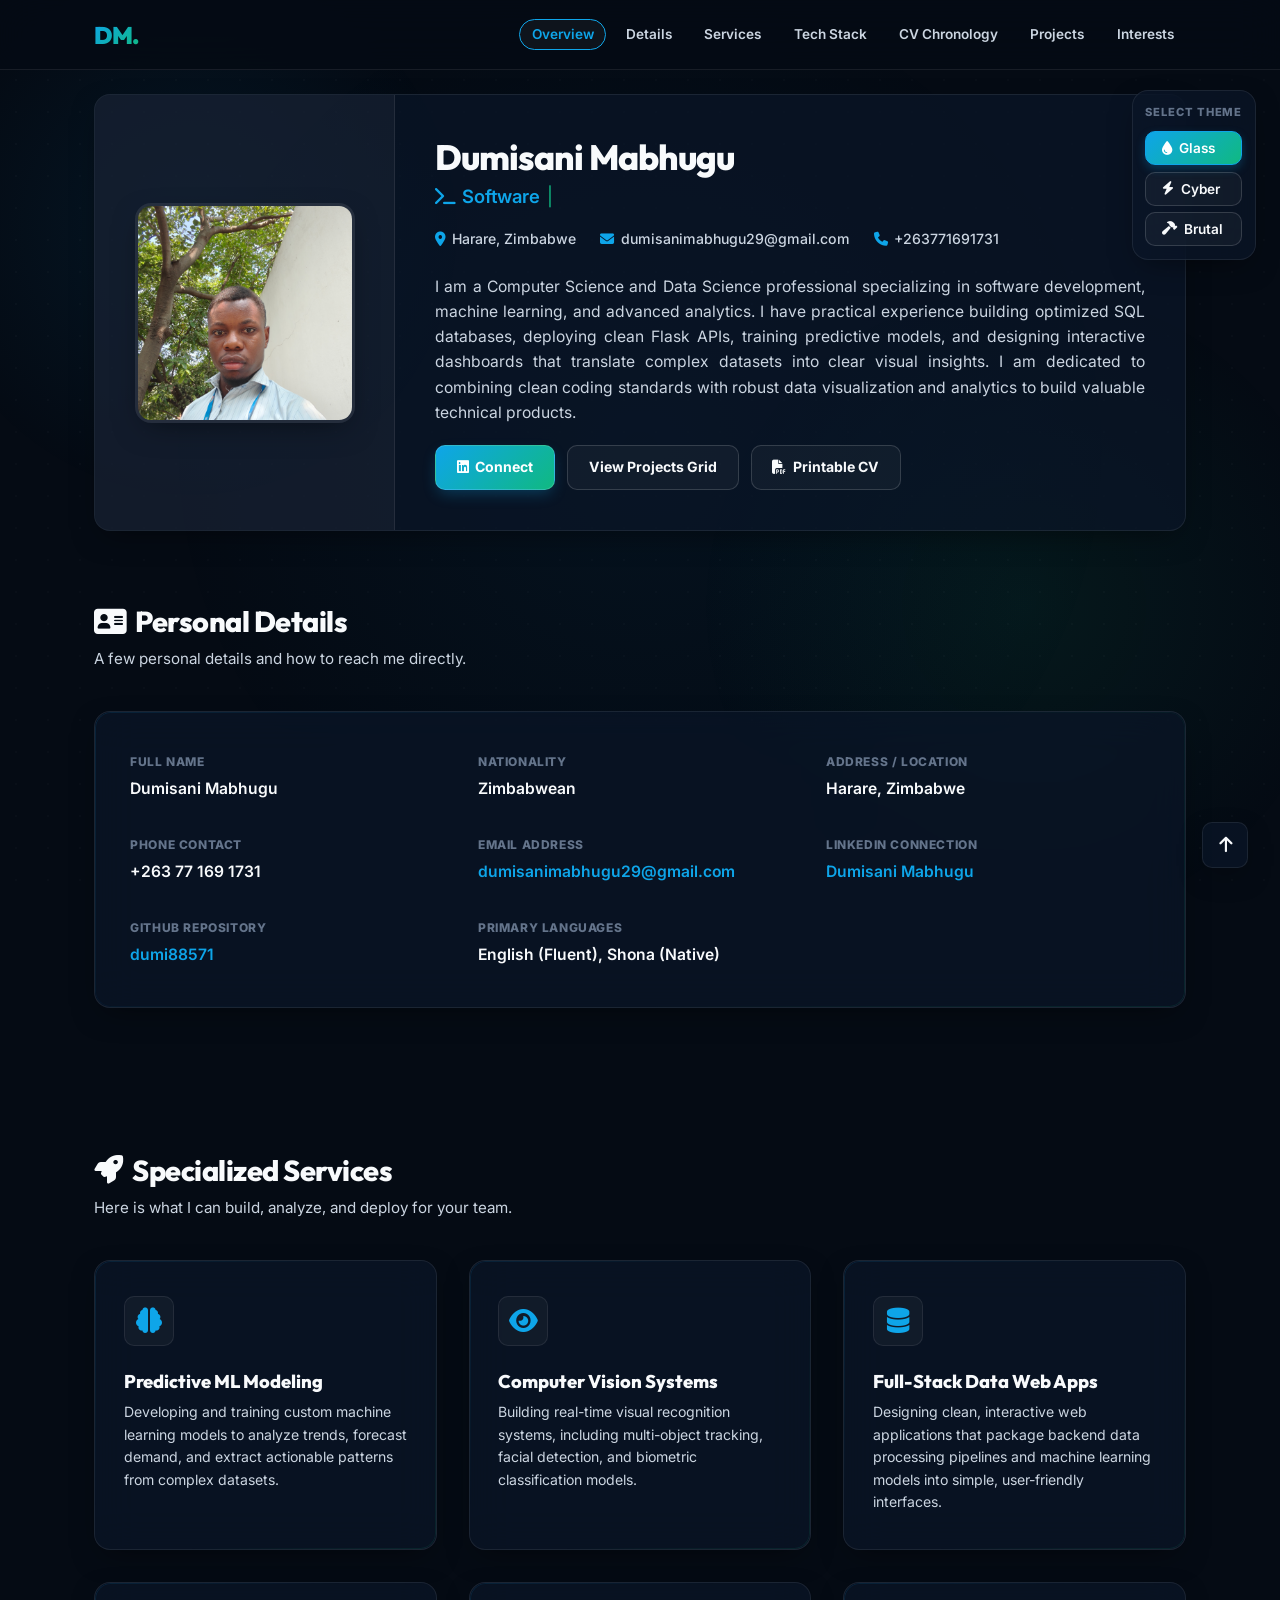
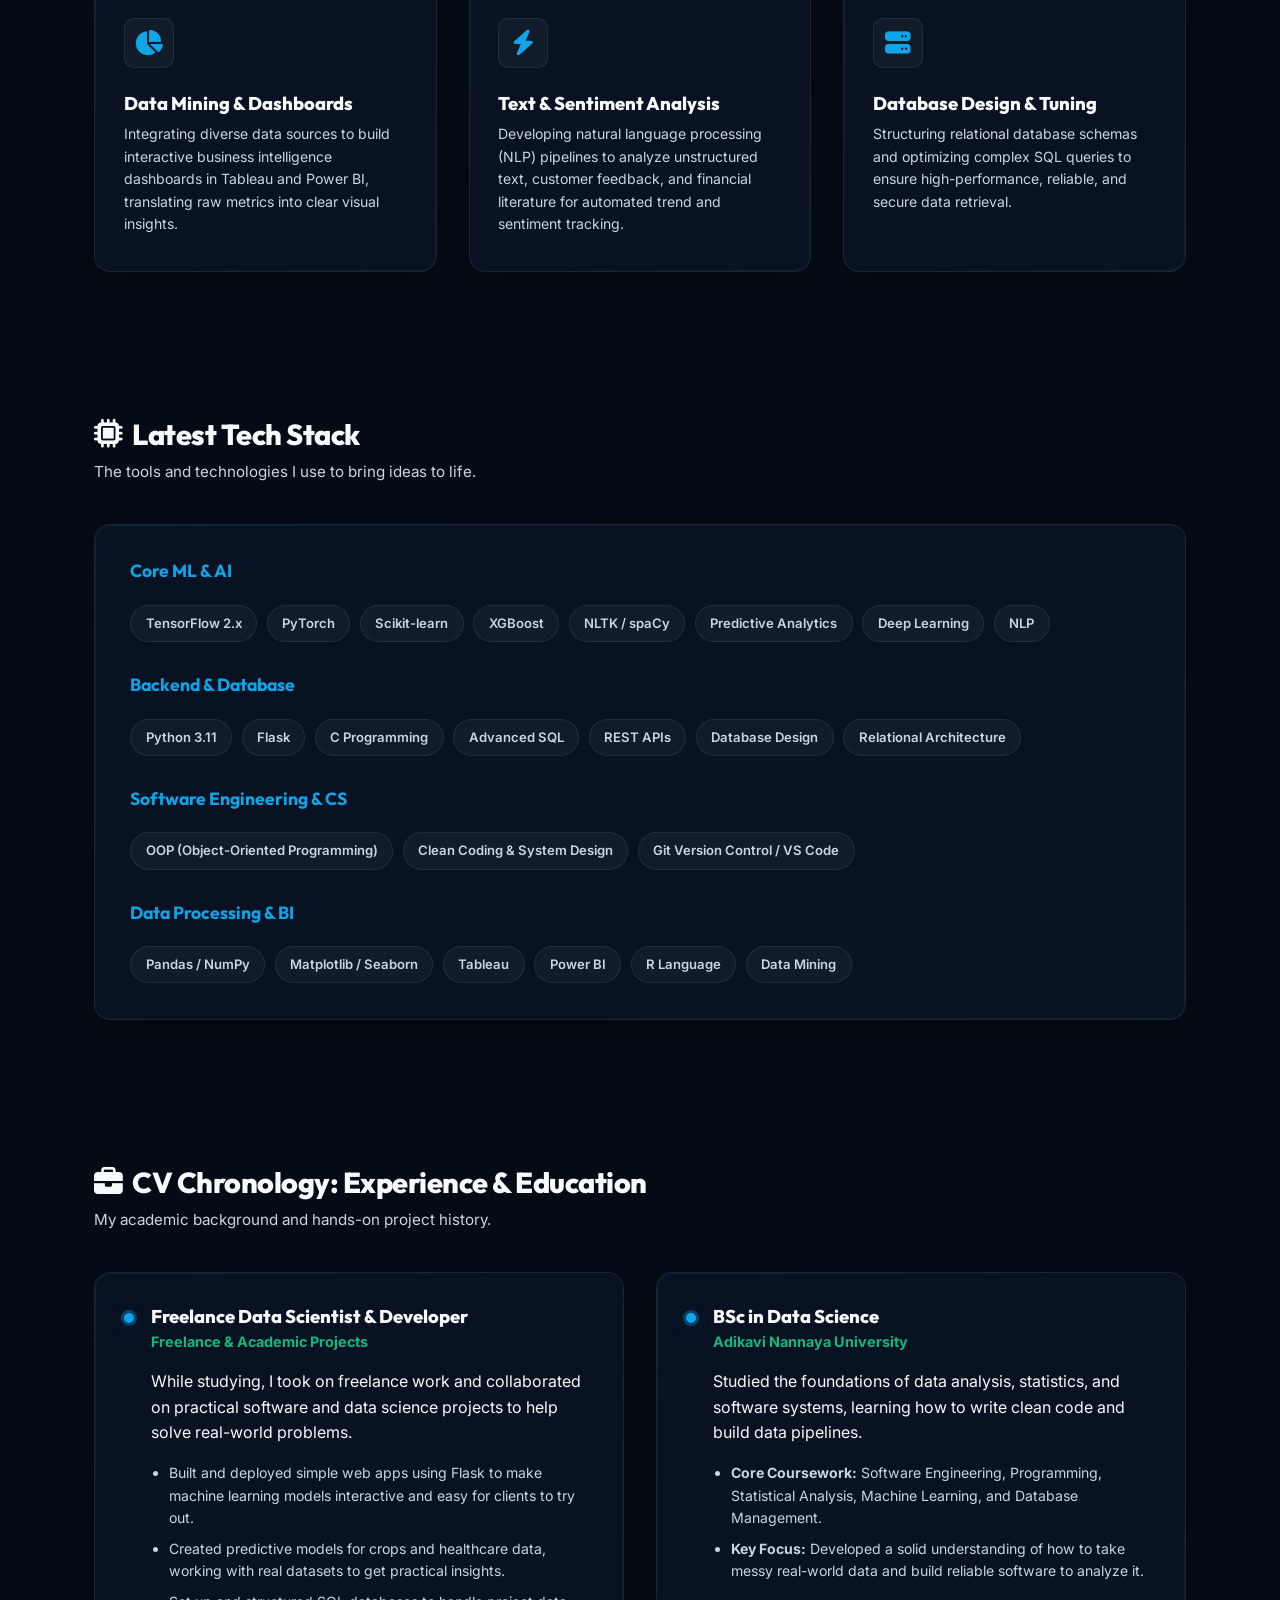
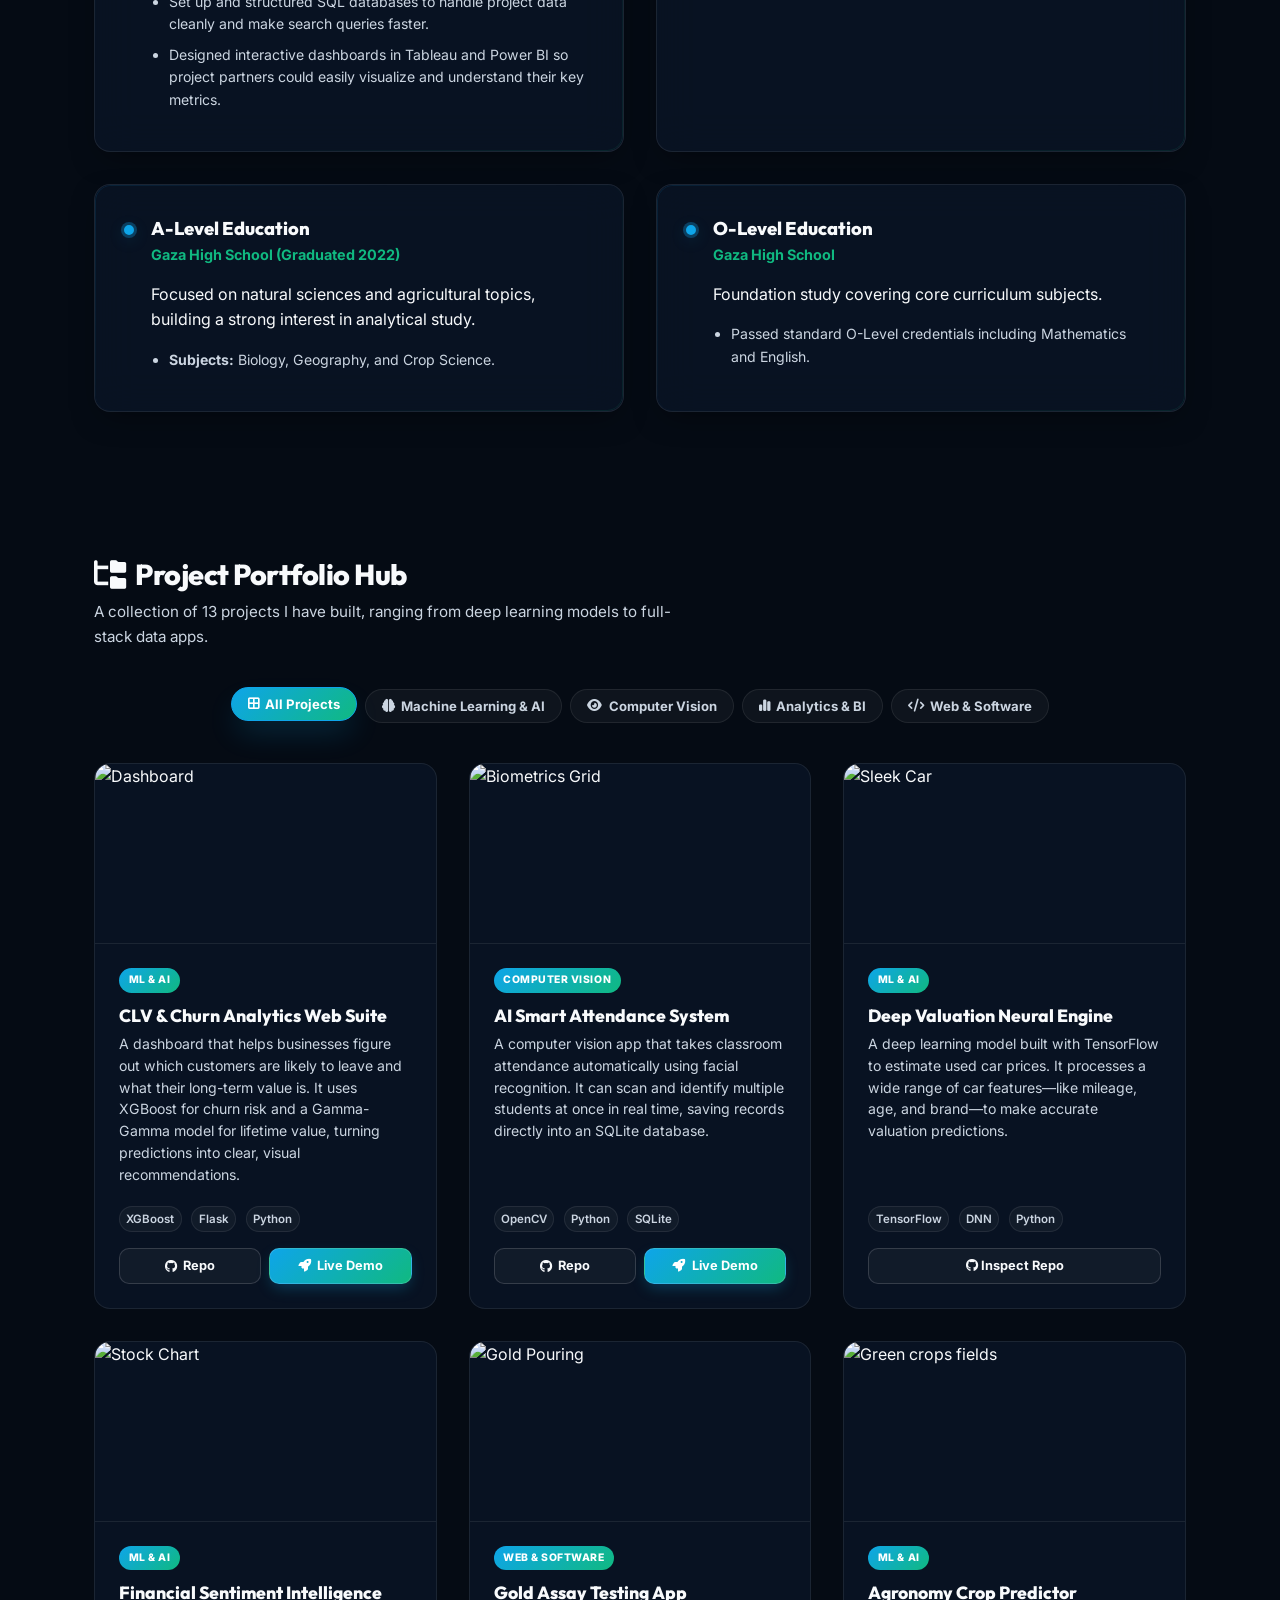
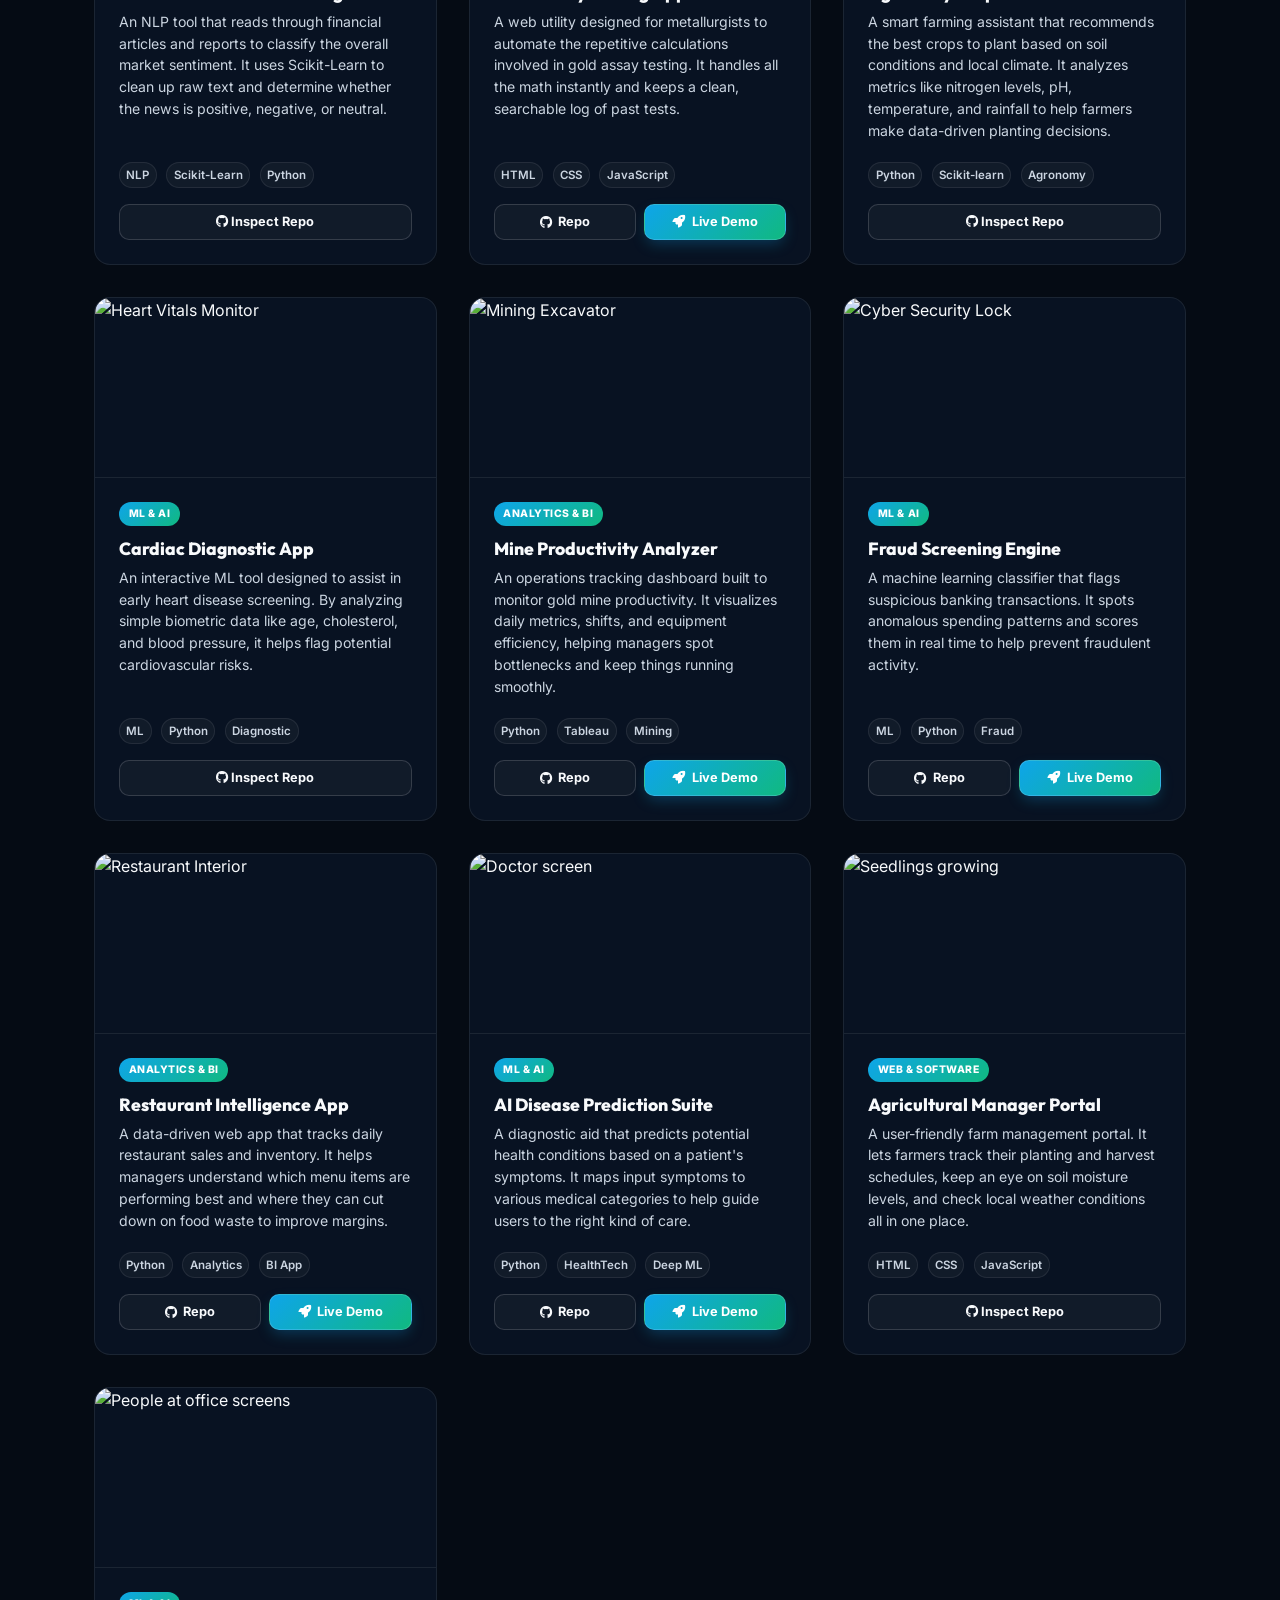
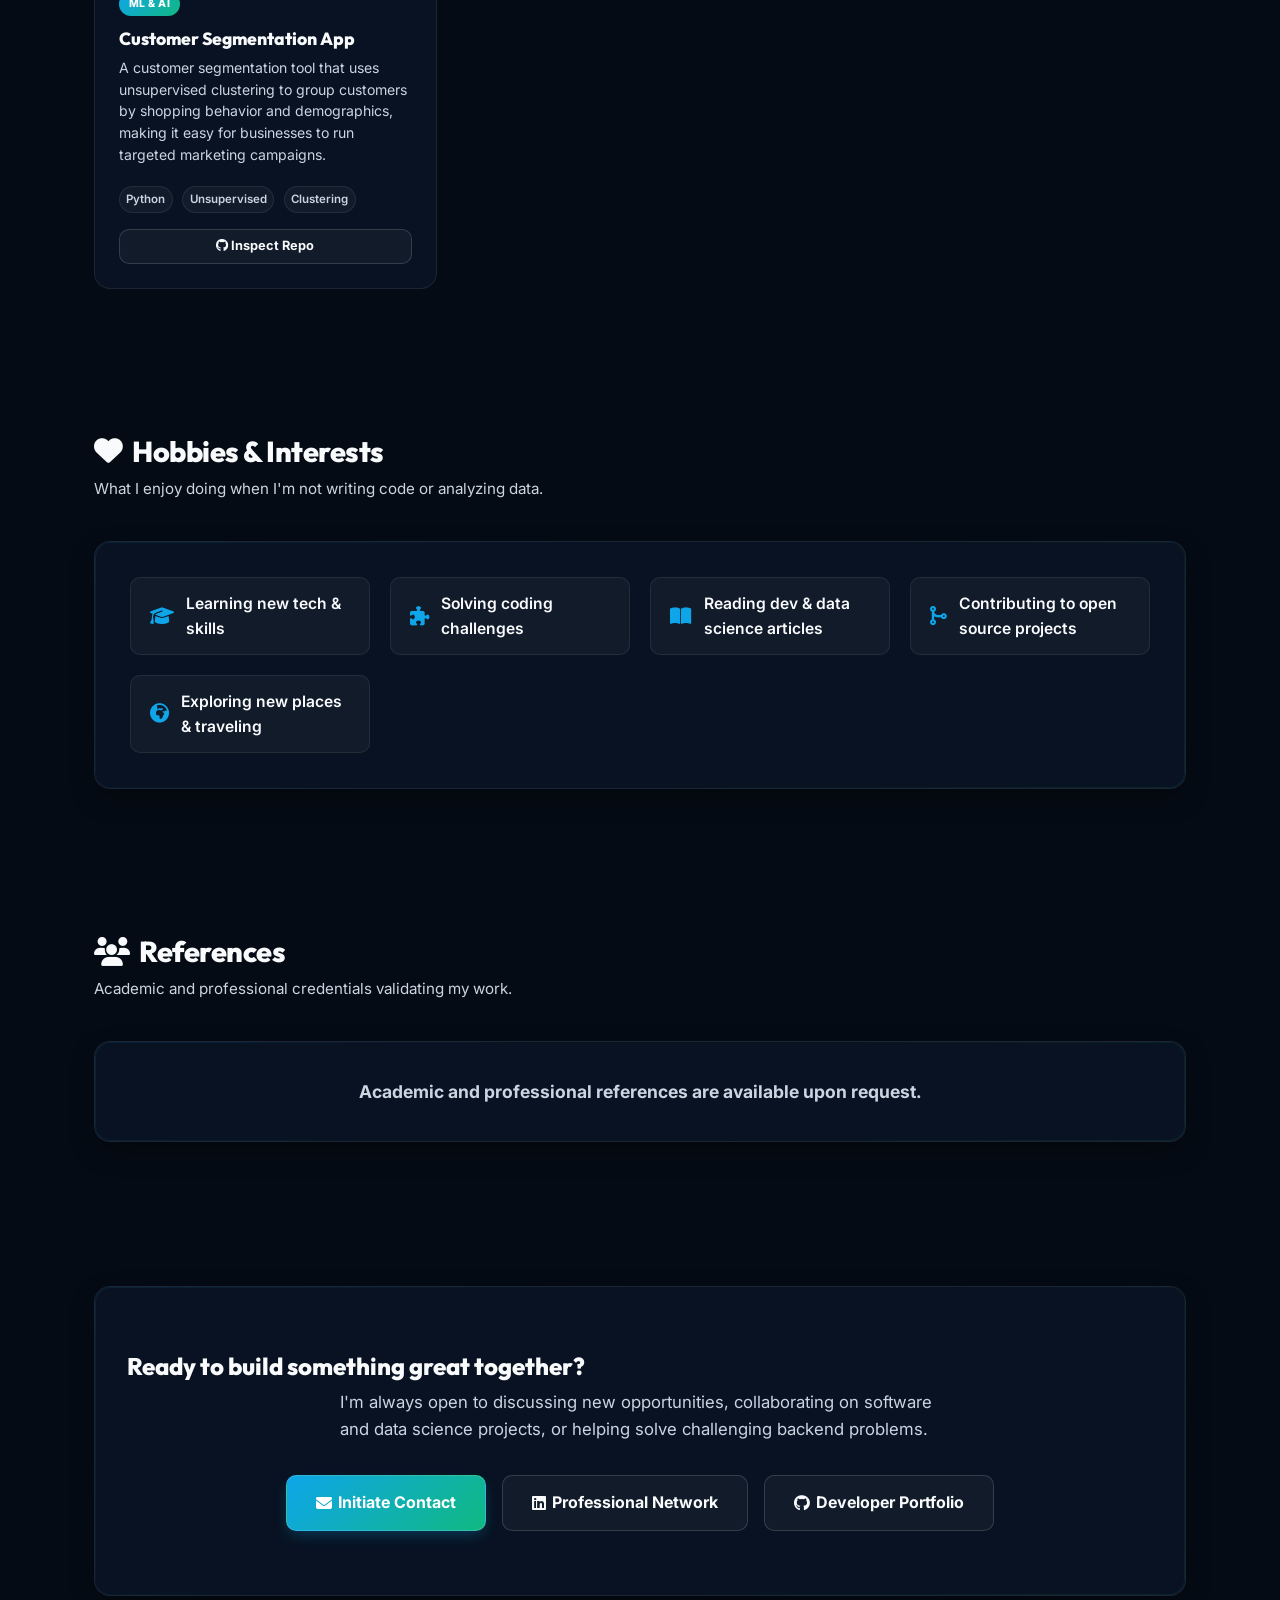
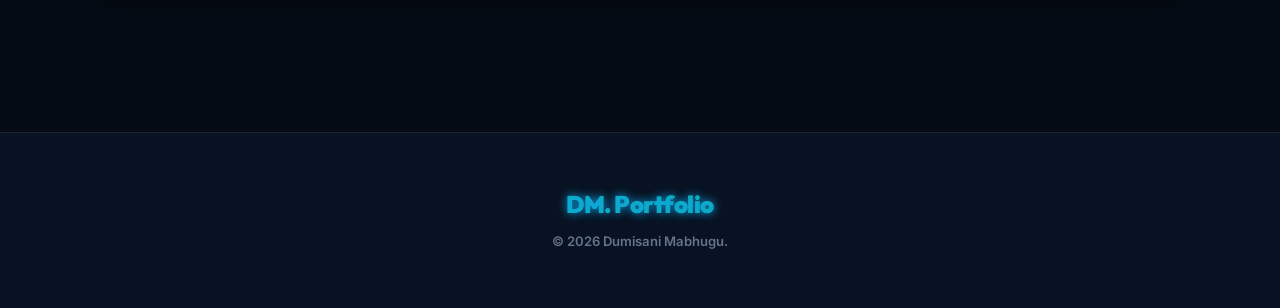
==== commit 26620de4: "Add files via upload" ====
--- a/Portfolio/index.html
+++ b/Portfolio/index.html
@@ -208,7 +208,6 @@
           <div class="tech-pills">
             <span class="tech-pill">OOP (Object-Oriented Programming)</span>
             <span class="tech-pill">Clean Coding & System Design</span>
-            <span class="tech-pill">Software Testing & Debugging</span>
             <span class="tech-pill">Git Version Control / VS Code</span>
           </div>
         </div>
@@ -620,7 +619,7 @@
   <footer>
     <div class="container">
       <div class="nav-logo glow-text" style="margin-bottom: 0.5rem;">DM. Portfolio</div>
-      <p>&copy; 2026 Dumisani Mabhugu. Engineered with CSS Variables, Advanced Grid & Dynamic Theming.</p>
+      <p>&copy; 2026 Dumisani Mabhugu.</p>
     </div>
   </footer>
 
